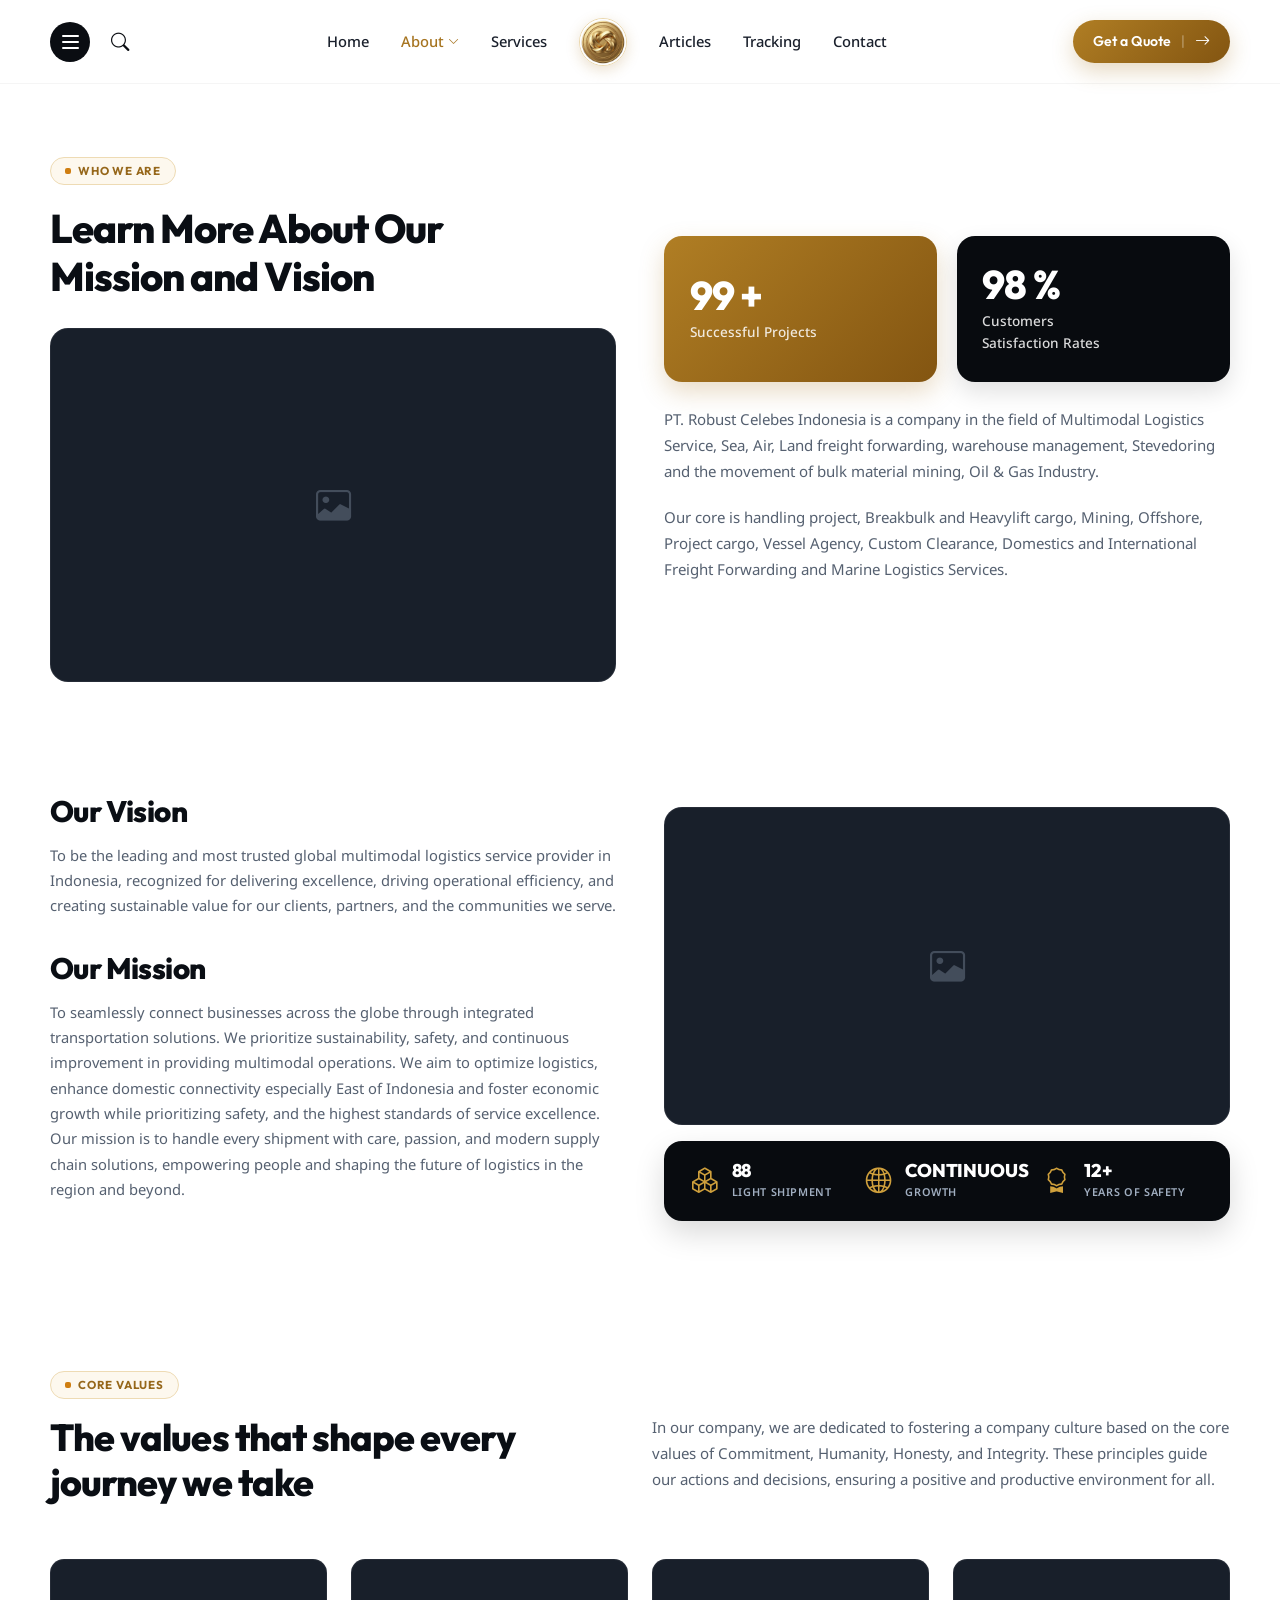
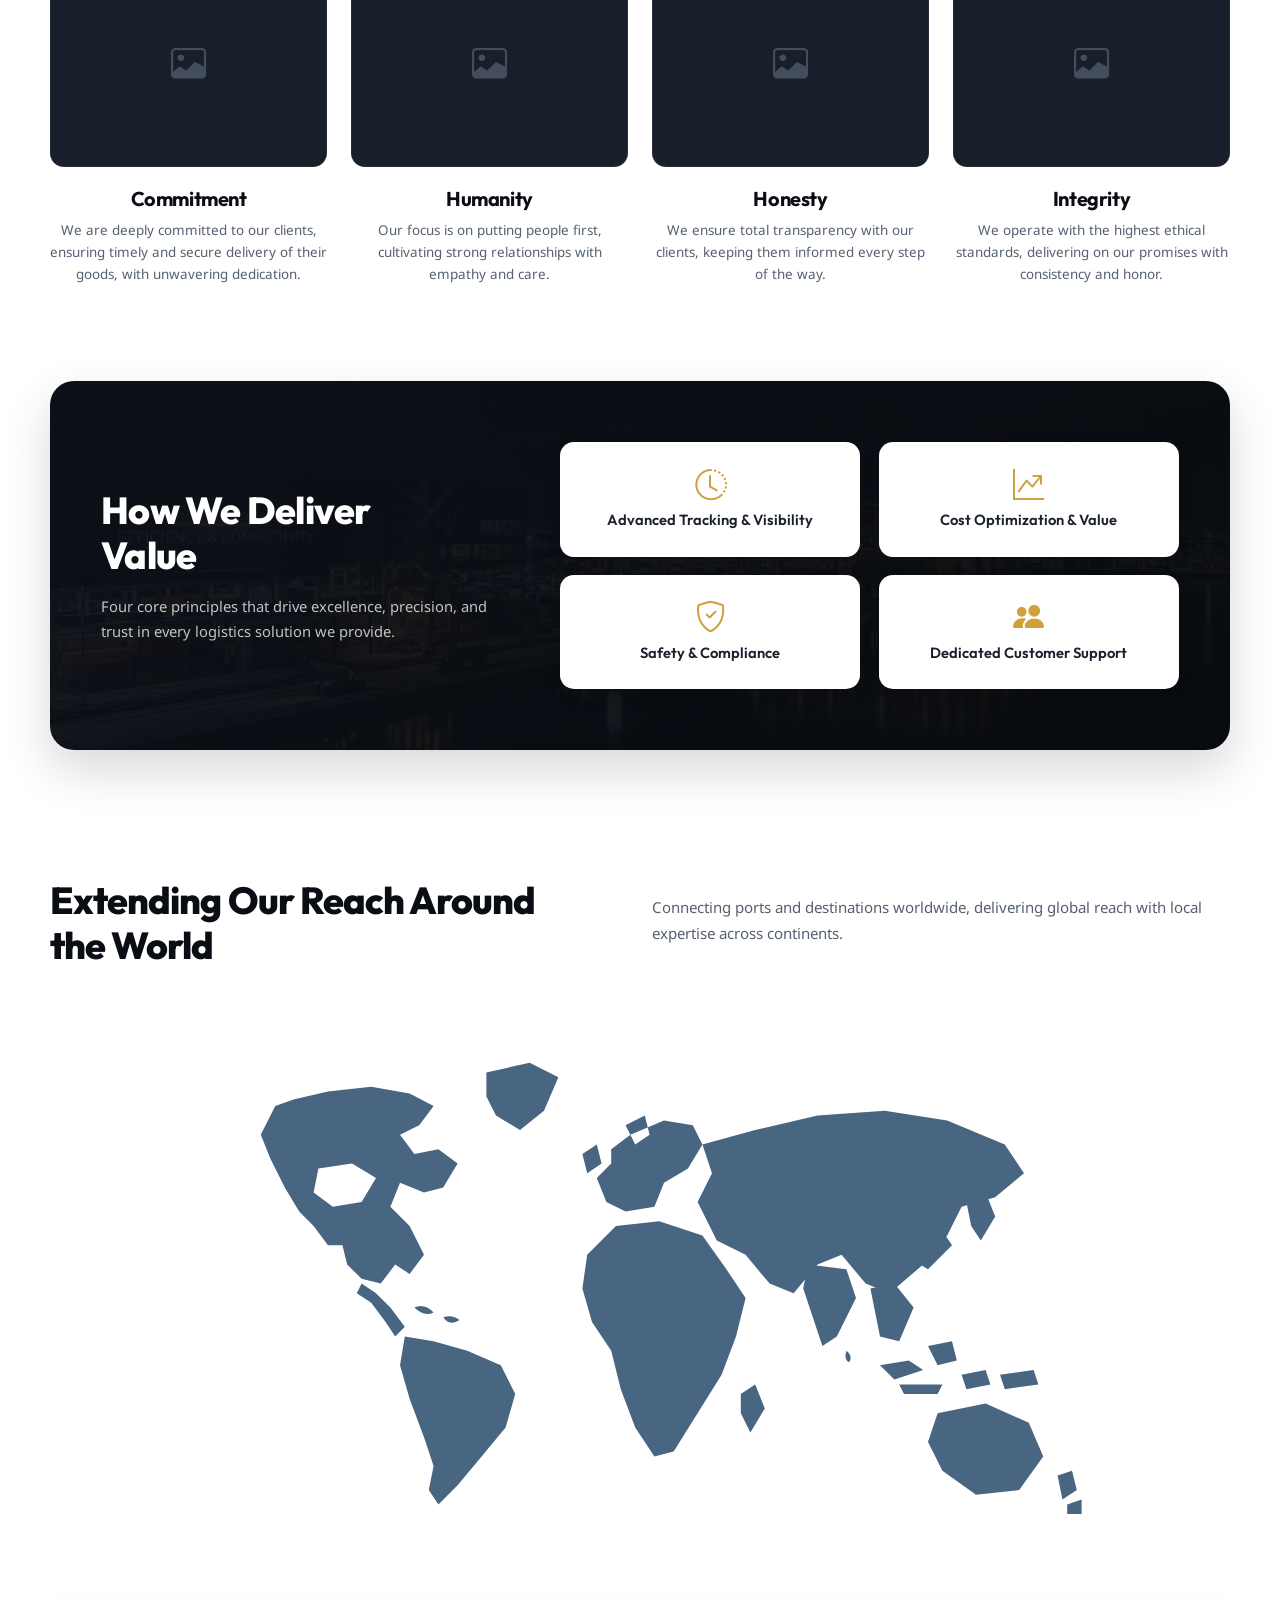
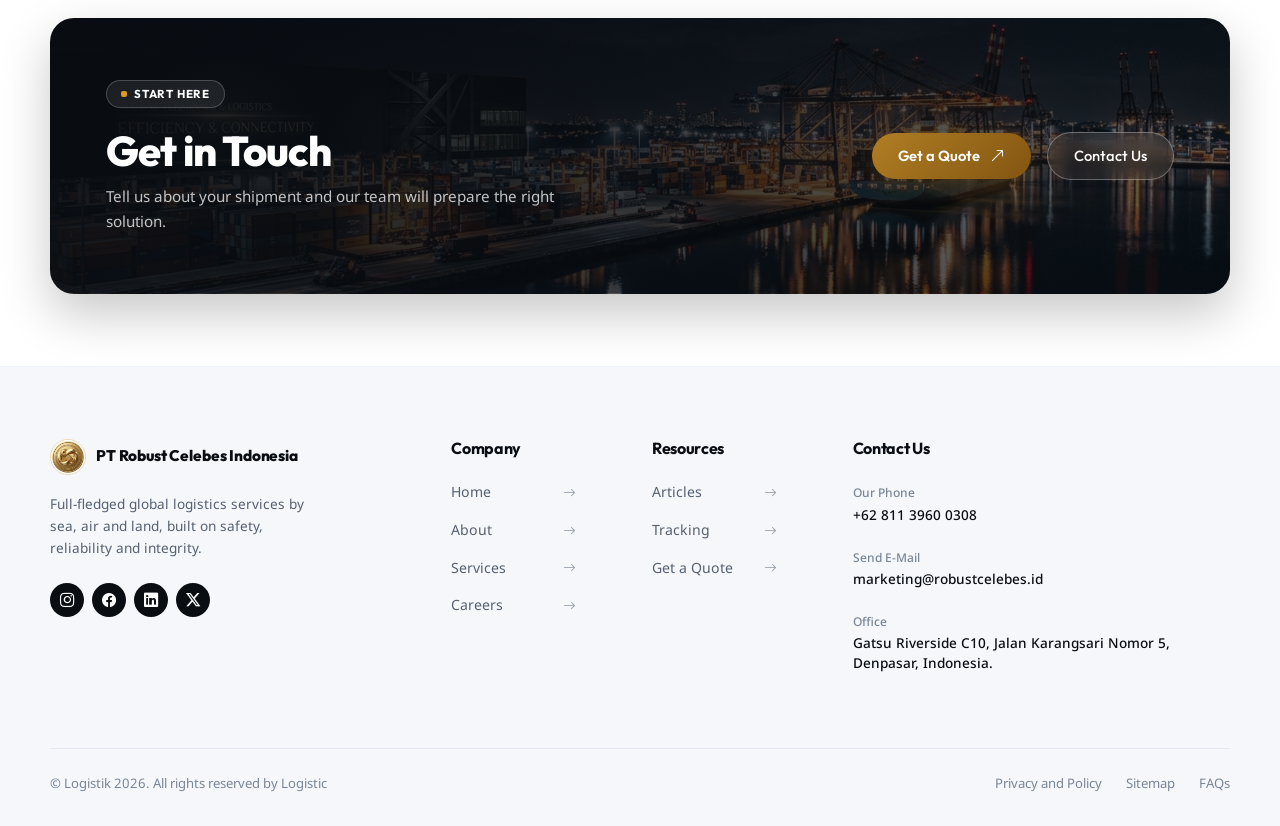
==== about.html @ 28aeb738 "Initial commit: Robust Celebes Indonesia logistics website" ====
<!DOCTYPE html>
<html lang="id">
<head>
  <meta charset="UTF-8">
  <meta name="viewport" content="width=device-width, initial-scale=1.0">
  <title>About Us - PT Robust Celebes Indonesia</title>
  <meta name="description" content="Learn more about PT Robust Celebes Indonesia, our mission, vision, core values, and global multimodal logistics reach.">
  
  <!-- Favicon -->
  <link rel="icon" type="image/jpeg" href="assets/images/logo-emblem.jpg">

  <!-- Google Fonts: Outfit (Headings) & Noto Sans (Body/Other) -->
  <link rel="preconnect" href="https://fonts.googleapis.com">
  <link rel="preconnect" href="https://fonts.gstatic.com" crossorigin>
  <link href="https://fonts.googleapis.com/css2?family=Noto+Sans:ital,wght@0,300;0,400;0,500;0,600;0,700;1,400&family=Outfit:wght@400;500;600;700;800;900&display=swap" rel="stylesheet">

  <!-- Bootstrap 5 CSS -->
  <link rel="stylesheet" href="assets/css/bootstrap.min.css">
  <link rel="stylesheet" href="assets/css/bootstrap-icons.min.css">

  <!-- Owl Carousel 2 CSS -->
  <link rel="stylesheet" href="assets/css/owl.carousel.min.css">
  <link rel="stylesheet" href="assets/css/owl.theme.default.min.css">

  <!-- Custom Main CSS -->
  <link rel="stylesheet" href="assets/css/main.css">
</head>
<body>

  <!-- ======================================================================
       01. HEADER / NAVIGATION BAR
       ====================================================================== -->
  <header class="rb-header sticky-top">
    <div class="rb-container">
      <div class="rb-header-inner">
        
        <!-- Left Utility Controls: Hamburger & Search -->
        <div class="rb-nav-left-actions">
          <button class="rb-btn-menu-icon" type="button" data-bs-toggle="offcanvas" data-bs-target="#rbMobileMenu" aria-controls="rbMobileMenu" aria-label="Toggle navigation menu">
            <span></span>
            <span></span>
            <span></span>
          </button>
          <button class="rb-btn-search-icon" type="button" data-bs-toggle="modal" data-bs-target="#rbSearchModal" aria-label="Search">
            <i class="bi bi-search"></i>
          </button>
        </div>

        <!-- Center Centered Navigation with Center Logo Emblem -->
        <nav class="rb-nav-menu-wrapper d-none d-lg-flex" aria-label="Main Navigation">
          <!-- Left Links Group -->
          <ul class="rb-nav-links-group">
            <li><a href="index.html" class="rb-nav-link">Home</a></li>
            <li class="rb-nav-dropdown">
              <a href="about.html" class="rb-nav-link active">
                About <i class="bi bi-chevron-down ms-1" style="font-size: 0.7rem;"></i>
              </a>
              <div class="rb-nav-dropdown-menu">
                <a href="#company-profile" class="rb-dropdown-item">Company Profile</a>
                <a href="#vision-mission" class="rb-dropdown-item">Vision &amp; Mission</a>
                <a href="#core-values" class="rb-dropdown-item">Core Values</a>
                <a href="expertise.html" class="rb-dropdown-item">Our Expertise</a>
              </div>
            </li>
            <li><a href="our-services.html" class="rb-nav-link">Services</a></li>
          </ul>

          <!-- Center Emblem Logo -->
          <a href="index.html" class="rb-brand-emblem-link" aria-label="PT Robust Celebes Indonesia">
            <img src="assets/images/logo-emblem.jpg" alt="Robust Logo Emblem" class="rb-brand-emblem">
          </a>

          <!-- Right Links Group -->
          <ul class="rb-nav-links-group">
            <li><a href="index.html#articles" class="rb-nav-link">Articles</a></li>
            <li><a href="index.html#tracking" class="rb-nav-link">Tracking</a></li>
            <li><a href="contact-us.html" class="rb-nav-link">Contact</a></li>
          </ul>
        </nav>

        <!-- Right Action Button: Get a Quote -->
        <div class="rb-nav-right-actions">
          <a href="#quote" class="rb-btn-quote" data-bs-toggle="modal" data-bs-target="#rbQuoteModal">
            <span>Get a Quote</span>
            <span class="rb-btn-sep">|</span>
            <i class="bi bi-arrow-right rb-btn-icon"></i>
          </a>
        </div>

      </div>
    </div>
  </header>

  <!-- ======================================================================
       02. SECTION: MISSION AND VISION OVERVIEW
       ====================================================================== -->
  <section class="rb-about-page-hero" id="company-profile">
    <div class="rb-container">
      <div class="row align-items-center g-5">
        
        <!-- Left Column: Title & Dark Gray Placeholder Box -->
        <div class="col-lg-6 col-12">
          <div class="rb-badge-tag mb-2">
            <span class="rb-badge-dot"></span>
            <span>Who We Are</span>
          </div>

          <h1 class="rb-about-page-title">
            Learn More About Our<br>Mission and Vision
          </h1>

          <!-- Placeholder Kotak Abu-Abu Gelap (Desain: Crystal Globe / Logistics) -->
          <div class="rb-image-placeholder rb-placeholder-globe" role="img" aria-label="Globe Logistics Placeholder">
            <i class="bi bi-image"></i>
          </div>
        </div>

        <!-- Right Column: Stats Row & Descriptive Paragraphs -->
        <div class="col-lg-6 col-12">
          <!-- Two Stat Cards: Gold & Dark -->
          <div class="rb-stats-row mb-4">
            <div class="rb-stat-box rb-stat-gold">
              <div class="rb-stat-number">99 +</div>
              <div class="rb-stat-label">Successful Projects</div>
            </div>
            <div class="rb-stat-box rb-stat-black">
              <div class="rb-stat-number">98 %</div>
              <div class="rb-stat-label">Customers<br>Satisfaction Rates</div>
            </div>
          </div>

          <!-- Description Text -->
          <div class="rb-about-intro-text">
            <p>
              PT. Robust Celebes Indonesia is a company in the field of Multimodal Logistics Service, Sea, Air, Land freight forwarding, warehouse management, Stevedoring and the movement of bulk material mining, Oil &amp; Gas Industry.
            </p>
            <p>
              Our core is handling project, Breakbulk and Heavylift cargo, Mining, Offshore, Project cargo, Vessel Agency, Custom Clearance, Domestics and International Freight Forwarding and Marine Logistics Services.
            </p>
          </div>
        </div>

      </div>
    </div>
  </section>

  <!-- ======================================================================
       03. SECTION: OUR VISION & OUR MISSION
       ====================================================================== -->
  <section class="rb-vm-section" id="vision-mission">
    <div class="rb-container">
      <div class="row align-items-center g-5">
        
        <!-- Left Column: Vision & Mission Statements -->
        <div class="col-lg-6 col-12">
          <div class="rb-vm-block mb-4">
            <h2 class="rb-vm-heading">Our Vision</h2>
            <p class="rb-vm-paragraph">
              To be the leading and most trusted global multimodal logistics service provider in Indonesia, recognized for delivering excellence, driving operational efficiency, and creating sustainable value for our clients, partners, and the communities we serve.
            </p>
          </div>

          <div class="rb-vm-block">
            <h2 class="rb-vm-heading">Our Mission</h2>
            <p class="rb-vm-paragraph">
              To seamlessly connect businesses across the globe through integrated transportation solutions. We prioritize sustainability, safety, and continuous improvement in providing multimodal operations. We aim to optimize logistics, enhance domestic connectivity especially East of Indonesia and foster economic growth while prioritizing safety, and the highest standards of service excellence. Our mission is to handle every shipment with care, passion, and modern supply chain solutions, empowering people and shaping the future of logistics in the region and beyond.
            </p>
          </div>
        </div>

        <!-- Right Column: Dark Gray Placeholder Image & Stats Bar -->
        <div class="col-lg-6 col-12">
          <!-- Placeholder Kotak Abu-Abu Gelap (Desain: Port Harbor & Sunset) -->
          <div class="rb-image-placeholder rb-placeholder-port mb-3" role="img" aria-label="Seaport Logistics Sunset Placeholder">
            <i class="bi bi-image"></i>
          </div>

          <!-- Dark Stat Bar Attached Underneath -->
          <div class="rb-vm-stats-card">
            <!-- Stat 1 -->
            <div class="rb-vm-stat-col">
              <i class="bi bi-boxes rb-vm-stat-icon"></i>
              <div class="rb-vm-stat-info">
                <span class="rb-vm-stat-title">88</span>
                <span class="rb-vm-stat-caption">LIGHT SHIPMENT</span>
              </div>
            </div>

            <!-- Stat 2 -->
            <div class="rb-vm-stat-col">
              <i class="bi bi-globe2 rb-vm-stat-icon rb-icon-gold"></i>
              <div class="rb-vm-stat-info">
                <span class="rb-vm-stat-title">CONTINUOUS</span>
                <span class="rb-vm-stat-caption">GROWTH</span>
              </div>
            </div>

            <!-- Stat 3 -->
            <div class="rb-vm-stat-col">
              <i class="bi bi-award rb-vm-stat-icon rb-icon-gold"></i>
              <div class="rb-vm-stat-info">
                <span class="rb-vm-stat-title">12+</span>
                <span class="rb-vm-stat-caption">YEARS OF SAFETY</span>
              </div>
            </div>
          </div>
        </div>

      </div>
    </div>
  </section>

  <!-- ======================================================================
       04. SECTION: CORE VALUES
       ====================================================================== -->
  <section class="rb-values-section" id="core-values">
    <div class="rb-container">
      
      <!-- Section Header -->
      <div class="rb-values-header">
        <div class="rb-badge-tag mb-2">
          <span class="rb-badge-dot"></span>
          <span>Core Values</span>
        </div>
        <div class="row align-items-center g-4">
          <div class="col-lg-6 col-12">
            <h2 class="rb-values-main-title">
              The values that shape every<br>journey we take
            </h2>
          </div>
          <div class="col-lg-6 col-12">
            <p class="rb-values-header-desc">
              In our company, we are dedicated to fostering a company culture based on the core values of Commitment, Humanity, Honesty, and Integrity. These principles guide our actions and decisions, ensuring a positive and productive environment for all.
            </p>
          </div>
        </div>
      </div>

      <!-- 4 Core Values Grid -->
      <div class="row g-4">
        
        <!-- Value 1: Commitment -->
        <div class="col-lg-3 col-md-6 col-12">
          <div class="rb-val-card">
            <!-- Placeholder Kotak Abu-Abu Gelap -->
            <div class="rb-image-placeholder rb-placeholder-value" role="img" aria-label="Commitment Value Placeholder">
              <i class="bi bi-image"></i>
            </div>
            <h3 class="rb-val-card-title">Commitment</h3>
            <p class="rb-val-card-desc">
              We are deeply committed to our clients, ensuring timely and secure delivery of their goods, with unwavering dedication.
            </p>
          </div>
        </div>

        <!-- Value 2: Humanity -->
        <div class="col-lg-3 col-md-6 col-12">
          <div class="rb-val-card">
            <!-- Placeholder Kotak Abu-Abu Gelap -->
            <div class="rb-image-placeholder rb-placeholder-value" role="img" aria-label="Humanity Value Placeholder">
              <i class="bi bi-image"></i>
            </div>
            <h3 class="rb-val-card-title">Humanity</h3>
            <p class="rb-val-card-desc">
              Our focus is on putting people first, cultivating strong relationships with empathy and care.
            </p>
          </div>
        </div>

        <!-- Value 3: Honesty -->
        <div class="col-lg-3 col-md-6 col-12">
          <div class="rb-val-card">
            <!-- Placeholder Kotak Abu-Abu Gelap -->
            <div class="rb-image-placeholder rb-placeholder-value" role="img" aria-label="Honesty Value Placeholder">
              <i class="bi bi-image"></i>
            </div>
            <h3 class="rb-val-card-title">Honesty</h3>
            <p class="rb-val-card-desc">
              We ensure total transparency with our clients, keeping them informed every step of the way.
            </p>
          </div>
        </div>

        <!-- Value 4: Integrity -->
        <div class="col-lg-3 col-md-6 col-12">
          <div class="rb-val-card">
            <!-- Placeholder Kotak Abu-Abu Gelap -->
            <div class="rb-image-placeholder rb-placeholder-value" role="img" aria-label="Integrity Value Placeholder">
              <i class="bi bi-image"></i>
            </div>
            <h3 class="rb-val-card-title">Integrity</h3>
            <p class="rb-val-card-desc">
              We operate with the highest ethical standards, delivering on our promises with consistency and honor.
            </p>
          </div>
        </div>

      </div>

    </div>
  </section>

  <!-- ======================================================================
       05. SECTION: HOW WE DELIVER VALUE (DARK CONTAINER CARD)
       ====================================================================== -->
  <section class="rb-deliver-section">
    <div class="rb-container">
      <div class="rb-deliver-card">
        <div class="row align-items-center g-4">
          
          <!-- Left Column: Title & Subtitle -->
          <div class="col-lg-5 col-12">
            <div class="rb-deliver-content">
              <h2 class="rb-deliver-heading">
                How We Deliver<br>Value
              </h2>
              <p class="rb-deliver-desc">
                Four core principles that drive excellence, precision, and trust in every logistics solution we provide.
              </p>
            </div>
          </div>

          <!-- Right Column: 2x2 White Feature Cards Grid -->
          <div class="col-lg-7 col-12">
            <div class="rb-deliver-grid">
              
              <!-- Item 1: Real-Time Tracking -->
              <div class="rb-deliver-item">
                <i class="bi bi-clock-history rb-deliver-item-icon"></i>
                <span class="rb-deliver-item-label">Advanced Tracking &amp; Visibility</span>
              </div>

              <!-- Item 2: Cost-Effective -->
              <div class="rb-deliver-item">
                <i class="bi bi-graph-up-arrow rb-deliver-item-icon"></i>
                <span class="rb-deliver-item-label">Cost Optimization &amp; Value</span>
              </div>

              <!-- Item 3: Safety & Compliance -->
              <div class="rb-deliver-item">
                <i class="bi bi-shield-check rb-deliver-item-icon"></i>
                <span class="rb-deliver-item-label">Safety &amp; Compliance</span>
              </div>

              <!-- Item 4: Customer Support -->
              <div class="rb-deliver-item">
                <i class="bi bi-people-fill rb-deliver-item-icon"></i>
                <span class="rb-deliver-item-label">Dedicated Customer Support</span>
              </div>

            </div>
          </div>

        </div>
      </div>
    </div>
  </section>

  <!-- ======================================================================
       06. SECTION: EXTENDING OUR REACH AROUND THE WORLD
       ====================================================================== -->
  <section class="rb-reach-section">
    <div class="rb-container">
      
      <!-- Header Row -->
      <div class="row align-items-center g-4">
        <div class="col-lg-6 col-12">
          <h2 class="rb-reach-title">
            Extending Our Reach Around<br>the World
          </h2>
        </div>
        <div class="col-lg-6 col-12">
          <p class="rb-reach-desc">
            Connecting ports and destinations worldwide, delivering global reach with local expertise across continents.
          </p>
        </div>
      </div>

      <!-- World Map Graphic -->
      <div class="rb-reach-map-box">
        <img src="assets/images/world-map.svg" alt="World Map Illustrating Global Reach of Robust Celebes Logistics">
      </div>

    </div>
  </section>

  <!-- ======================================================================
       07. SECTION: GET IN TOUCH CTA BANNER
       ====================================================================== -->
  <section class="rb-cta-section" id="contact">
    <div class="rb-container">
      <div class="rb-cta-card">
        <div class="rb-cta-row">
          
          <div class="rb-cta-content">
            <div class="rb-badge-tag rb-badge-dark">
              <span class="rb-badge-dot"></span>
              <span>Start Here</span>
            </div>
            <h2 class="rb-cta-title">Get in Touch</h2>
            <p class="rb-cta-subtext">
              Tell us about your shipment and our team will prepare the right solution.
            </p>
          </div>

          <div class="rb-cta-actions">
            <a href="#quote" class="rb-btn-primary" data-bs-toggle="modal" data-bs-target="#rbQuoteModal">
              <span>Get a Quote</span>
              <i class="bi bi-arrow-up-right"></i>
            </a>
            <a href="mailto:marketing@robustcelebes.id" class="rb-btn-outline-dark">
              <span>Contact Us</span>
            </a>
          </div>

        </div>
      </div>
    </div>
  </section>

  <!-- ======================================================================
       08. FOOTER SECTION
       ====================================================================== -->
  <footer class="rb-footer">
    <div class="rb-container">
      <div class="row g-4">
        
        <!-- Col 1: Brand Info -->
        <div class="col-lg-4 col-md-6 col-12">
          <div class="rb-footer-brand-header">
            <img src="assets/images/logo-emblem.jpg" alt="Robust Logo Emblem" class="rb-footer-emblem">
            <h4 class="rb-footer-brand-name">PT Robust Celebes Indonesia</h4>
          </div>
          <p class="rb-footer-desc">
            Full-fledged global logistics services by sea, air and land, built on safety, reliability and integrity.
          </p>
          <div class="rb-footer-socials">
            <a href="https://instagram.com" class="rb-social-btn" aria-label="Instagram" target="_blank" rel="noopener">
              <i class="bi bi-instagram"></i>
            </a>
            <a href="https://facebook.com" class="rb-social-btn" aria-label="Facebook" target="_blank" rel="noopener">
              <i class="bi bi-facebook"></i>
            </a>
            <a href="https://linkedin.com" class="rb-social-btn" aria-label="LinkedIn" target="_blank" rel="noopener">
              <i class="bi bi-linkedin"></i>
            </a>
            <a href="https://twitter.com" class="rb-social-btn" aria-label="Twitter / X" target="_blank" rel="noopener">
              <i class="bi bi-twitter-x"></i>
            </a>
          </div>
        </div>

        <!-- Col 2: Company Links -->
        <div class="col-lg-2 col-md-6 col-6">
          <h4 class="rb-footer-col-title">Company</h4>
          <ul class="rb-footer-links-list">
            <li>
              <a href="index.html" class="rb-footer-link">
                <span>Home</span>
                <i class="bi bi-arrow-right rb-footer-link-arrow"></i>
              </a>
            </li>
            <li>
              <a href="about.html" class="rb-footer-link">
                <span>About</span>
                <i class="bi bi-arrow-right rb-footer-link-arrow"></i>
              </a>
            </li>
            <li>
              <a href="our-services.html" class="rb-footer-link">
                <span>Services</span>
                <i class="bi bi-arrow-right rb-footer-link-arrow"></i>
              </a>
            </li>
            <li>
              <a href="#careers" class="rb-footer-link">
                <span>Careers</span>
                <i class="bi bi-arrow-right rb-footer-link-arrow"></i>
              </a>
            </li>
          </ul>
        </div>

        <!-- Col 3: Resources Links -->
        <div class="col-lg-2 col-md-6 col-6">
          <h4 class="rb-footer-col-title">Resources</h4>
          <ul class="rb-footer-links-list">
            <li>
              <a href="index.html#articles" class="rb-footer-link">
                <span>Articles</span>
                <i class="bi bi-arrow-right rb-footer-link-arrow"></i>
              </a>
            </li>
            <li>
              <a href="index.html#tracking" class="rb-footer-link">
                <span>Tracking</span>
                <i class="bi bi-arrow-right rb-footer-link-arrow"></i>
              </a>
            </li>
            <li>
              <a href="#quote" class="rb-footer-link" data-bs-toggle="modal" data-bs-target="#rbQuoteModal">
                <span>Get a Quote</span>
                <i class="bi bi-arrow-right rb-footer-link-arrow"></i>
              </a>
            </li>
          </ul>
        </div>

        <!-- Col 4: Contact Us -->
        <div class="col-lg-4 col-md-6 col-12" id="contactInfo">
          <h4 class="rb-footer-col-title">Contact Us</h4>
          
          <div class="rb-footer-contact-item">
            <span class="rb-footer-contact-label">Our Phone</span>
            <a href="tel:+6281139600308" class="rb-footer-contact-val">+62 811 3960 0308</a>
          </div>

          <div class="rb-footer-contact-item">
            <span class="rb-footer-contact-label">Send E-Mail</span>
            <a href="mailto:marketing@robustcelebes.id" class="rb-footer-contact-val">marketing@robustcelebes.id</a>
          </div>

          <div class="rb-footer-contact-item">
            <span class="rb-footer-contact-label">Office</span>
            <span class="rb-footer-contact-val">
              Gatsu Riverside C10, Jalan Karangsari Nomor 5, Denpasar, Indonesia.
            </span>
          </div>
        </div>

      </div>

      <!-- Footer Bottom Copyright & Legal Links -->
      <div class="rb-footer-bottom">
        <p class="rb-copyright-text">
          &copy; Logistik 2026. All rights reserved by Logistic
        </p>
        <div class="rb-footer-legal-links">
          <a href="#" class="rb-legal-link">Privacy and Policy</a>
          <a href="#" class="rb-legal-link">Sitemap</a>
          <a href="#" class="rb-legal-link">FAQs</a>
        </div>
      </div>

    </div>
  </footer>

  <!-- ======================================================================
       09. MODAL: GET A QUOTE
       ====================================================================== -->
  <div class="modal fade" id="rbQuoteModal" tabindex="-1" aria-labelledby="rbQuoteModalLabel" aria-hidden="true">
    <div class="modal-dialog modal-dialog-centered">
      <div class="modal-content rb-modal-box">
        <div class="modal-header rb-modal-header">
          <h5 class="modal-title rb-modal-title" id="rbQuoteModalLabel">Request Freight Quote</h5>
          <button type="button" class="btn-close" data-bs-dismiss="modal" aria-label="Close"></button>
        </div>
        <div class="modal-body p-4">
          <form id="rbQuoteForm">
            <div class="mb-3">
              <label for="quoteName" class="form-label rb-form-label">Full Name</label>
              <input type="text" class="form-control rb-form-control" id="quoteName" placeholder="Enter your full name" required>
            </div>
            <div class="mb-3">
              <label for="quoteEmail" class="form-label rb-form-label">Email Address</label>
              <input type="email" class="form-control rb-form-control" id="quoteEmail" placeholder="name@company.com" required>
            </div>
            <div class="row g-2 mb-3">
              <div class="col-6">
                <label for="quoteService" class="form-label rb-form-label">Service Type</label>
                <select class="form-select rb-form-control" id="quoteService">
                  <option value="sea">Sea Freight</option>
                  <option value="air">Air Freight</option>
                  <option value="land">Overland Transport</option>
                  <option value="warehouse">Warehousing</option>
                </select>
              </div>
              <div class="col-6">
                <label for="quoteWeight" class="form-label rb-form-label">Est. Weight / Vol</label>
                <input type="text" class="form-control rb-form-control" id="quoteWeight" placeholder="e.g. 5 Tons / 20 CBM">
              </div>
            </div>
            <div class="row g-2 mb-3">
              <div class="col-6">
                <label for="quoteOrigin" class="form-label rb-form-label">Origin</label>
                <input type="text" class="form-control rb-form-control" id="quoteOrigin" placeholder="City / Port">
              </div>
              <div class="col-6">
                <label for="quoteDest" class="form-label rb-form-label">Destination</label>
                <input type="text" class="form-control rb-form-control" id="quoteDest" placeholder="City / Port">
              </div>
            </div>
            <div class="mb-4">
              <label for="quoteNotes" class="form-label rb-form-label">Shipment Details</label>
              <textarea class="form-control rb-form-control" id="quoteNotes" rows="3" placeholder="Commodity type, timeline, special requirements..."></textarea>
            </div>
            <button type="submit" class="rb-btn-primary w-100">
              <span>Submit Request</span>
              <i class="bi bi-arrow-right"></i>
            </button>
          </form>
        </div>
      </div>
    </div>
  </div>

  <!-- ======================================================================
       10. MODAL: SEARCH
       ====================================================================== -->
  <div class="modal fade" id="rbSearchModal" tabindex="-1" aria-labelledby="rbSearchModalLabel" aria-hidden="true">
    <div class="modal-dialog modal-dialog-centered">
      <div class="modal-content rb-modal-box">
        <div class="modal-body p-4">
          <div class="d-flex justify-content-between align-items-center mb-3">
            <h5 class="modal-title rb-modal-title" id="rbSearchModalLabel">Search Cargo &amp; Tracking</h5>
            <button type="button" class="btn-close" data-bs-dismiss="modal" aria-label="Close"></button>
          </div>
          <div class="input-group">
            <input type="text" class="form-control rb-form-control" placeholder="Enter B/L number, container ID or keyword...">
            <button class="rb-btn-primary" type="button">
              <i class="bi bi-search"></i>
            </button>
          </div>
        </div>
      </div>
    </div>
  </div>

  <!-- ======================================================================
       11. OFFCANVAS MOBILE NAVIGATION MENU
       ====================================================================== -->
  <div class="offcanvas offcanvas-start rb-offcanvas" tabindex="-1" id="rbMobileMenu" aria-labelledby="rbMobileMenuLabel">
    <div class="rb-offcanvas-header">
      <div class="d-flex align-items-center gap-2">
        <img src="assets/images/logo-emblem.jpg" alt="Robust Logo" style="width: 32px; height: 32px; border-radius: 50%;">
        <span class="fw-bold fs-6 text-dark" id="rbMobileMenuLabel">PT Robust Celebes</span>
      </div>
      <button type="button" class="btn-close" data-bs-dismiss="offcanvas" aria-label="Close"></button>
    </div>
    <div class="rb-offcanvas-menu">
      <a href="index.html" class="rb-offcanvas-link">Home</a>
      <a href="about.html" class="rb-offcanvas-link active">About Us</a>
      <a href="our-services.html" class="rb-offcanvas-link">Logistics Solutions</a>
      <a href="index.html#articles" class="rb-offcanvas-link">Articles</a>
      <a href="index.html#tracking" class="rb-offcanvas-link">Tracking</a>
      <a href="contact-us.html" class="rb-offcanvas-link">Contact Us</a>

      <div class="mt-4 pt-3">
        <a href="#quote" class="rb-btn-primary w-100 text-center" data-bs-toggle="modal" data-bs-target="#rbQuoteModal">
          <span>Get a Quote</span>
          <i class="bi bi-arrow-right"></i>
        </a>
      </div>

      <div class="mt-4 pt-2">
        <span class="d-block text-muted small mb-1">Call Us (Toll free)</span>
        <a href="tel:+6281139600308" class="fw-bold text-dark fs-6">+62 811 3960 0308</a>
      </div>
    </div>
  </div>

  <!-- jQuery (Required for Owl Carousel) -->
  <script src="assets/js/jquery.min.js"></script>

  <!-- Owl Carousel 2 JS -->
  <script src="assets/js/owl.carousel.min.js"></script>

  <!-- Bootstrap 5 Bundle JS -->
  <script src="assets/js/bootstrap.bundle.min.js"></script>

  <!-- Custom Main JS -->
  <script src="assets/js/main.js"></script>
</body>
</html>
---- assets/css/main.css ----
/* ==========================================================================
   ROBUST LOGISTICS - MAIN STYLESHEET
   Brand: PT Robust Celebes Indonesia
   Typography: Outfit (Headings) & Noto Sans (Body/Other)
   ========================================================================== */

/* --------------------------------------------------------------------------
   01. Google Fonts Import
   -------------------------------------------------------------------------- */
@import url('https://fonts.googleapis.com/css2?family=Noto+Sans:ital,wght@0,300;0,400;0,500;0,600;0,700;1,400&family=Outfit:wght@400;500;600;700;800;900&display=swap');

/* --------------------------------------------------------------------------
   02. CSS Variables & Design Tokens
   -------------------------------------------------------------------------- */
:root {
  /* Typography */
  --rb-font-heading: 'Outfit', -apple-system, BlinkMacSystemFont, 'Segoe UI', Roboto, sans-serif;
  --rb-font-body: 'Noto Sans', -apple-system, BlinkMacSystemFont, 'Segoe UI', Roboto, sans-serif;

  /* Brand Primary Colors (Rich Amber Gold / Bronze) */
  --rb-color-gold-light: #cfa03c;
  --rb-color-gold: #a67420;
  --rb-color-gold-dark: #7a4f0c;
  --rb-color-gold-gradient: linear-gradient(135deg, #b07e24 0%, #835511 100%);
  --rb-color-gold-gradient-hover: linear-gradient(135deg, #c28d2d 0%, #966316 100%);
  --rb-color-badge-bg: #fdf8ee;
  --rb-color-badge-border: #eedbb4;
  --rb-color-badge-text: #96671a;
  --rb-color-badge-dot: #cf7e11;

  /* Neutral & Dark Accents */
  --rb-color-dark: #0a0d12;
  --rb-color-dark-alt: #12161f;
  --rb-color-dark-card: #080b0f;
  --rb-color-heading: #0a0e14;
  --rb-color-body: #556070;
  --rb-color-muted: #798698;
  --rb-color-border: #e9edf3;
  --rb-color-border-light: #eff2f7;
  --rb-color-bg-page: #ffffff;
  --rb-color-bg-light: #f5f7fa;

  /* Shadows */
  --rb-shadow-sm: 0 4px 12px rgba(10, 14, 20, 0.04);
  --rb-shadow-md: 0 10px 28px rgba(10, 14, 20, 0.06);
  --rb-shadow-lg: 0 20px 48px rgba(10, 14, 20, 0.1);
  --rb-shadow-gold: 0 8px 22px rgba(166, 116, 32, 0.28);

  /* Radius */
  --rb-radius-sm: 8px;
  --rb-radius-md: 14px;
  --rb-radius-lg: 18px;
  --rb-radius-xl: 24px;
  --rb-radius-pill: 50px;

  /* Transitions */
  --rb-transition-fast: 0.2s cubic-bezier(0.16, 1, 0.3, 1);
  --rb-transition-base: 0.3s cubic-bezier(0.16, 1, 0.3, 1);
}

/* --------------------------------------------------------------------------
   03. Base & Reset
   -------------------------------------------------------------------------- */
*,
*::before,
*::after {
  box-sizing: border-box;
}

html {
  scroll-behavior: smooth;
  font-size: 16px;
}

body {
  margin: 0;
  padding: 0;
  font-family: var(--rb-font-body);
  color: var(--rb-color-body);
  background-color: var(--rb-color-bg-page);
  line-height: 1.6;
  -webkit-font-smoothing: antialiased;
  -moz-osx-font-smoothing: grayscale;
  overflow-x: clip;
}

h1, h2, h3, h4, h5, h6 {
  font-family: var(--rb-font-heading);
  color: var(--rb-color-heading);
  font-weight: 700;
  letter-spacing: -0.02em;
  margin-bottom: 0.6rem;
}

p {
  margin-bottom: 1rem;
}

a {
  color: inherit;
  text-decoration: none;
  transition: all var(--rb-transition-fast);
}

a:hover {
  color: var(--rb-color-gold);
}

img {
  max-width: 100%;
  height: auto;
  display: block;
}

ul {
  list-style: none;
  padding: 0;
  margin: 0;
}

button {
  font-family: inherit;
  cursor: pointer;
}

::selection {
  background-color: #f1dfbb;
  color: #7a4f0c;
}

/* --------------------------------------------------------------------------
   04. Shared Layout Container
   -------------------------------------------------------------------------- */
.rb-container {
  width: 100%;
  max-width: 1220px;
  margin-left: auto;
  margin-right: auto;
  padding-left: 20px;
  padding-right: 20px;
}

/* --------------------------------------------------------------------------
   05. Reusable Components & Badges
   -------------------------------------------------------------------------- */
.rb-badge-tag {
  display: inline-flex;
  align-items: center;
  gap: 7px;
  padding: 4px 14px;
  background-color: var(--rb-color-badge-bg);
  border: 1px solid var(--rb-color-badge-border);
  border-radius: var(--rb-radius-pill);
  font-family: var(--rb-font-heading);
  font-size: 0.72rem;
  font-weight: 700;
  letter-spacing: 0.07em;
  text-transform: uppercase;
  color: var(--rb-color-badge-text);
  margin-bottom: 1.15rem;
}

.rb-badge-tag .rb-badge-dot {
  width: 6px;
  height: 6px;
  border-radius: 2px;
  background-color: var(--rb-color-badge-dot);
  display: inline-block;
}

.rb-badge-tag.rb-badge-dark {
  background-color: rgba(255, 255, 255, 0.08);
  border-color: rgba(255, 255, 255, 0.2);
  color: #ffffff;
  backdrop-filter: blur(8px);
}

.rb-badge-tag.rb-badge-dark .rb-badge-dot {
  background-color: #df9824;
}

.rb-btn-primary {
  display: inline-flex;
  align-items: center;
  justify-content: center;
  gap: 10px;
  background: var(--rb-color-gold-gradient);
  color: #ffffff !important;
  font-family: var(--rb-font-heading);
  font-weight: 600;
  font-size: 0.92rem;
  padding: 11px 26px;
  border-radius: var(--rb-radius-pill);
  border: none;
  box-shadow: var(--rb-shadow-gold);
  transition: all var(--rb-transition-base);
  text-decoration: none;
}

.rb-btn-primary:hover {
  background: var(--rb-color-gold-gradient-hover);
  transform: translateY(-2px);
  box-shadow: 0 10px 24px rgba(166, 116, 32, 0.38);
  color: #ffffff !important;
}

.rb-btn-primary:active {
  transform: translateY(0);
}

.rb-btn-primary .rb-btn-arrow {
  transition: transform var(--rb-transition-fast);
  font-size: 1rem;
}

.rb-btn-primary:hover .rb-btn-arrow {
  transform: translateX(4px);
}

.rb-btn-outline-dark {
  display: inline-flex;
  align-items: center;
  justify-content: center;
  gap: 8px;
  background-color: rgba(255, 255, 255, 0.05);
  color: #ffffff !important;
  font-family: var(--rb-font-heading);
  font-weight: 500;
  font-size: 0.92rem;
  padding: 11px 26px;
  border-radius: var(--rb-radius-pill);
  border: 1px solid rgba(255, 255, 255, 0.3);
  backdrop-filter: blur(8px);
  transition: all var(--rb-transition-base);
  text-decoration: none;
}

.rb-btn-outline-dark:hover {
  background-color: #ffffff;
  color: var(--rb-color-dark) !important;
  border-color: #ffffff;
  transform: translateY(-2px);
}

/* --------------------------------------------------------------------------
   06. Header & Navigation Bar
   -------------------------------------------------------------------------- */
.rb-header {
  position: sticky;
  top: 0;
  left: 0;
  width: 100%;
  z-index: 1040;
  padding: 1.1rem 0;
  background-color: #ffffff;
  border-bottom: 1px solid rgba(0, 0, 0, 0.04);
  transition: padding var(--rb-transition-base), background-color var(--rb-transition-base), box-shadow var(--rb-transition-base), border-color var(--rb-transition-base);
}

.rb-header.rb-header-scrolled {
  padding: 0.75rem 0;
  background-color: rgba(255, 255, 255, 0.96);
  backdrop-filter: blur(12px);
  -webkit-backdrop-filter: blur(12px);
  box-shadow: 0 4px 24px rgba(10, 14, 20, 0.08);
  border-bottom-color: rgba(0, 0, 0, 0.06);
}

.rb-header-inner {
  display: flex;
  align-items: center;
  justify-content: space-between;
}

/* Left Controls: Hamburger + Search */
.rb-nav-left-actions {
  display: flex;
  align-items: center;
  gap: 10px;
}

.rb-btn-menu-icon {
  width: 40px;
  height: 40px;
  border-radius: 50%;
  background-color: var(--rb-color-dark);
  color: #ffffff;
  border: none;
  display: flex;
  flex-direction: column;
  align-items: center;
  justify-content: center;
  gap: 4px;
  padding: 0;
  transition: all var(--rb-transition-fast);
}

.rb-btn-menu-icon span {
  width: 17px;
  height: 2px;
  background-color: #ffffff;
  border-radius: 2px;
  transition: all var(--rb-transition-fast);
}

.rb-btn-menu-icon:hover {
  background-color: var(--rb-color-gold);
  transform: scale(1.05);
}

.rb-btn-search-icon {
  width: 40px;
  height: 40px;
  border-radius: 50%;
  background-color: transparent;
  color: var(--rb-color-dark);
  border: none;
  display: flex;
  align-items: center;
  justify-content: center;
  font-size: 1.15rem;
  transition: all var(--rb-transition-fast);
}

.rb-btn-search-icon:hover {
  color: var(--rb-color-gold);
  background-color: var(--rb-color-bg-light);
}

/* Centered Navigation Menu */
.rb-nav-menu-wrapper {
  display: flex;
  align-items: center;
  gap: 2rem;
}

.rb-nav-links-group {
  display: flex;
  align-items: center;
  gap: 2rem;
}

.rb-nav-link {
  font-family: var(--rb-font-body);
  font-size: 0.92rem;
  font-weight: 500;
  color: #1a202c;
  display: inline-flex;
  align-items: center;
  padding: 4px 0;
}

.rb-nav-link:hover,
.rb-nav-link.active {
  color: var(--rb-color-gold);
}

.rb-nav-dropdown {
  position: relative;
}

.rb-nav-dropdown-menu {
  position: absolute;
  top: 100%;
  left: 0;
  min-width: 190px;
  background: #ffffff;
  border: 1px solid var(--rb-color-border);
  border-radius: var(--rb-radius-md);
  padding: 0.5rem 0;
  box-shadow: var(--rb-shadow-lg);
  opacity: 0;
  visibility: hidden;
  transform: translateY(10px);
  transition: all var(--rb-transition-fast);
  z-index: 1010;
}

.rb-nav-dropdown:hover .rb-nav-dropdown-menu {
  opacity: 1;
  visibility: visible;
  transform: translateY(0);
}

.rb-dropdown-item {
  display: block;
  padding: 8px 18px;
  font-size: 0.88rem;
  color: var(--rb-color-body);
  transition: all var(--rb-transition-fast);
}

.rb-dropdown-item:hover {
  background-color: var(--rb-color-bg-light);
  color: var(--rb-color-gold);
  padding-left: 22px;
}

/* Center Emblem */
.rb-brand-emblem-link {
  display: flex;
  align-items: center;
  justify-content: center;
}

.rb-brand-emblem {
  width: 48px;
  height: 48px;
  border-radius: 50%;
  object-fit: cover;
  box-shadow: 0 4px 14px rgba(166, 116, 32, 0.22);
  border: 1.5px solid #ebd8ae;
  transition: transform var(--rb-transition-base), box-shadow var(--rb-transition-base);
}

.rb-brand-emblem-link:hover .rb-brand-emblem {
  transform: scale(1.08) rotate(4deg);
  box-shadow: 0 6px 18px rgba(166, 116, 32, 0.35);
}

/* Right Quote Action */
.rb-nav-right-actions {
  display: flex;
  align-items: center;
}

.rb-btn-quote {
  display: inline-flex;
  align-items: center;
  gap: 10px;
  background: var(--rb-color-gold-gradient);
  color: #ffffff !important;
  font-family: var(--rb-font-heading);
  font-weight: 600;
  font-size: 0.88rem;
  padding: 9px 20px;
  border-radius: var(--rb-radius-pill);
  box-shadow: var(--rb-shadow-gold);
  transition: all var(--rb-transition-base);
  text-decoration: none;
  white-space: nowrap;
}

.rb-btn-quote:hover {
  background: var(--rb-color-gold-gradient-hover);
  transform: translateY(-2px);
  box-shadow: 0 8px 20px rgba(166, 116, 32, 0.36);
  color: #ffffff !important;
}

.rb-btn-quote .rb-btn-sep {
  opacity: 0.5;
  font-weight: 300;
}

.rb-btn-quote .rb-btn-icon {
  font-size: 0.95rem;
  transition: transform var(--rb-transition-fast);
}

.rb-btn-quote:hover .rb-btn-icon {
  transform: translateX(3px);
}

/* --------------------------------------------------------------------------
   07. Hero Section
   -------------------------------------------------------------------------- */
.rb-hero-section {
  position: relative;
  padding: 3.5rem 0 4.5rem 0;
  background-color: #ffffff;
  overflow: hidden;
}

.rb-hero-pattern {
  position: absolute;
  top: 0;
  left: 0;
  width: 100%;
  height: 100%;
  background-image: radial-gradient(rgba(175, 185, 202, 0.36) 1.25px, transparent 1.25px);
  background-size: 22px 22px;
  pointer-events: none;
  mask-image: radial-gradient(ellipse at 30% 25%, rgba(0, 0, 0, 1) 0%, rgba(0, 0, 0, 0) 75%);
  -webkit-mask-image: radial-gradient(ellipse at 30% 25%, rgba(0, 0, 0, 1) 0%, rgba(0, 0, 0, 0) 75%);
  z-index: 1;
}

.rb-hero-content {
  position: relative;
  z-index: 2;
  padding-right: 1rem;
}

.rb-hero-title {
  font-size: 3.5rem;
  font-weight: 800;
  line-height: 1.12;
  color: var(--rb-color-heading);
  text-transform: uppercase;
  margin-bottom: 1.25rem;
}

.rb-hero-title-gradient {
  background: linear-gradient(135deg, #c79434 0%, #9e6d1e 100%);
  -webkit-background-clip: text;
  -webkit-text-fill-color: transparent;
  display: block;
}

.rb-hero-desc {
  font-size: 0.98rem;
  color: var(--rb-color-body);
  max-width: 460px;
  line-height: 1.68;
  margin-bottom: 2rem;
}

.rb-hero-visual-wrapper {
  position: relative;
  z-index: 2;
}

.rb-hero-visual {
  position: relative;
  border-radius: 24px 24px 75px 24px;
  overflow: hidden;
  box-shadow: 0 20px 50px rgba(15, 25, 40, 0.12);
}

.rb-hero-visual img {
  width: 100%;
  height: auto;
  object-fit: cover;
  transition: transform 0.6s cubic-bezier(0.16, 1, 0.3, 1);
}

.rb-hero-visual:hover img {
  transform: scale(1.02);
}

/* --------------------------------------------------------------------------
   08. Logistics Solutions (Services) Section
   -------------------------------------------------------------------------- */
.rb-services-section {
  position: relative;
  padding: 5rem 0 5.5rem 0;
  background: linear-gradient(180deg, #ffffff 0%, #eceef3 50%, #ffffff 100%);
}

.rb-services-header {
  display: flex;
  align-items: flex-end;
  justify-content: space-between;
  margin-bottom: 2.75rem;
  gap: 2rem;
  flex-wrap: wrap;
}

.rb-section-title {
  font-size: 2.4rem;
  font-weight: 800;
  color: var(--rb-color-heading);
  margin-bottom: 0;
  letter-spacing: -0.025em;
}

.rb-services-meta {
  display: flex;
  align-items: center;
  gap: 2rem;
}

.rb-services-desc {
  font-size: 0.92rem;
  color: var(--rb-color-body);
  max-width: 360px;
  line-height: 1.55;
  margin-bottom: 0;
}

.rb-slider-nav {
  display: flex;
  align-items: center;
  gap: 8px;
}

.rb-slider-btn {
  width: 40px;
  height: 40px;
  border-radius: 50%;
  background-color: #ffffff;
  border: 1px solid #dce2eb;
  color: var(--rb-color-body);
  display: flex;
  align-items: center;
  justify-content: center;
  font-size: 1rem;
  transition: all var(--rb-transition-fast);
}

.rb-slider-btn:hover {
  background-color: var(--rb-color-dark);
  border-color: var(--rb-color-dark);
  color: #ffffff;
  transform: scale(1.06);
}

/* Owl Carousel Custom Integration */
.rb-services-carousel .owl-stage {
  display: flex;
  padding-top: 8px;
  padding-bottom: 24px;
}

.rb-services-carousel .owl-item {
  display: flex;
  height: auto;
}

.rb-service-carousel-slide {
  width: 100%;
  display: flex;
  height: 100%;
}

.rb-services-carousel .owl-nav,
.rb-services-carousel .owl-dots {
  display: none !important;
}

/* Service Card */
.rb-service-card {
  background: #ffffff;
  border: none;
  border-radius: var(--rb-radius-lg);
  padding: 12px 12px 20px 12px;
  transition: all var(--rb-transition-base);
  height: 100%;
  display: flex;
  flex-direction: column;
  position: relative;
  box-shadow: 0 8px 24px rgba(10, 14, 20, 0.05);
}

.rb-service-card:hover {
  transform: translateY(-6px);
  border: none;
  box-shadow: 0 18px 40px rgba(18, 30, 48, 0.1);
}

.rb-service-img-wrap {
  position: relative;
  width: 100%;
  aspect-ratio: 4 / 3;
  border-radius: var(--rb-radius-md);
  overflow: visible; /* To allow floating icon badge */
  background-color: #eaeff5;
}

.rb-service-img-wrap img {
  width: 100%;
  height: 100%;
  object-fit: cover;
  border-radius: var(--rb-radius-md);
  transition: transform 0.5s ease;
}

.rb-service-card:hover .rb-service-img-wrap img {
  transform: scale(1.04);
}

/* Floating Service Icon Badge */
.rb-service-icon-badge {
  position: absolute;
  bottom: -16px;
  left: 14px;
  width: 42px;
  height: 42px;
  border-radius: 10px;
  background-color: var(--rb-color-dark);
  display: flex;
  align-items: center;
  justify-content: center;
  color: #ffffff;
  box-shadow: 0 6px 16px rgba(0, 0, 0, 0.22);
  transition: all var(--rb-transition-fast);
  z-index: 5;
}

.rb-service-card:hover .rb-service-icon-badge {
  background: var(--rb-color-gold-gradient);
  transform: translateY(-2px);
}

.rb-service-icon-badge svg {
  width: 20px;
  height: 20px;
  fill: currentColor;
}

.rb-service-body {
  padding: 30px 6px 0 6px;
  flex: 1;
  display: flex;
  flex-direction: column;
}

.rb-service-title {
  font-size: 1.18rem;
  font-weight: 700;
  color: var(--rb-color-heading);
  margin-bottom: 0.4rem;
}

.rb-service-text {
  font-size: 0.84rem;
  color: var(--rb-color-body);
  line-height: 1.5;
  margin-bottom: 1.4rem;
  flex: 1;
}

.rb-service-footer {
  display: flex;
  align-items: center;
  justify-content: space-between;
  padding: 0 6px;
  margin-top: auto;
}

.rb-card-link {
  font-family: var(--rb-font-heading);
  font-size: 0.82rem;
  font-weight: 600;
  color: var(--rb-color-heading);
  display: flex;
  align-items: center;
  justify-content: space-between;
  width: 100%;
  transition: color var(--rb-transition-fast);
}

.rb-card-link-arrow {
  font-size: 1.1rem;
  transition: transform var(--rb-transition-fast);
}

.rb-service-card:hover .rb-card-link {
  color: var(--rb-color-gold);
}

.rb-service-card:hover .rb-card-link-arrow {
  transform: translateX(4px);
}

/* --------------------------------------------------------------------------
   09. Learn More About Robust (About Section)
   -------------------------------------------------------------------------- */
.rb-about-section {
  position: relative;
  padding: 4.5rem 0;
  background-color: #ffffff;
  overflow: hidden;
}

.rb-about-dots-pattern {
  position: absolute;
  top: 10px;
  right: 0;
  width: 320px;
  height: 320px;
  background-image: radial-gradient(rgba(175, 185, 202, 0.4) 1.25px, transparent 1.25px);
  background-size: 20px 20px;
  mask-image: radial-gradient(circle at 80% 20%, rgba(0, 0, 0, 1) 0%, rgba(0, 0, 0, 0) 70%);
  -webkit-mask-image: radial-gradient(circle at 80% 20%, rgba(0, 0, 0, 1) 0%, rgba(0, 0, 0, 0) 70%);
  pointer-events: none;
  z-index: 1;
}

.rb-about-left {
  position: relative;
  z-index: 2;
  padding-right: 1.5rem;
}

.rb-about-title {
  font-size: 2.5rem;
  font-weight: 800;
  color: var(--rb-color-heading);
  margin-bottom: 1.15rem;
  letter-spacing: -0.025em;
}

.rb-about-desc {
  font-size: 0.92rem;
  color: var(--rb-color-body);
  line-height: 1.68;
  margin-bottom: 1.75rem;
}

.rb-about-img-box {
  position: relative;
  border-radius: var(--rb-radius-lg);
  overflow: hidden;
  box-shadow: 0 16px 40px rgba(15, 25, 40, 0.1);
}

.rb-about-img-box img {
  width: 100%;
  height: auto;
  aspect-ratio: 4 / 3;
  object-fit: cover;
  transition: transform 0.6s ease;
}

.rb-about-img-box:hover img {
  transform: scale(1.03);
}

.rb-about-right {
  position: relative;
  z-index: 2;
}

/* Stat Cards */
.rb-stats-row {
  display: grid;
  grid-template-columns: 1fr 1fr;
  gap: 1.2rem;
  margin-bottom: 2.25rem;
}

.rb-stat-box {
  border-radius: var(--rb-radius-lg);
  padding: 1.75rem 1.6rem;
  color: #ffffff;
  display: flex;
  flex-direction: column;
  justify-content: center;
  transition: transform var(--rb-transition-base);
}

.rb-stat-box:hover {
  transform: translateY(-3px);
}

.rb-stat-gold {
  background: var(--rb-color-gold-gradient);
  box-shadow: 0 10px 24px rgba(166, 116, 32, 0.25);
}

.rb-stat-black {
  background-color: var(--rb-color-dark-card);
  box-shadow: 0 10px 24px rgba(0, 0, 0, 0.12);
}

.rb-stat-number {
  font-family: var(--rb-font-heading);
  font-size: 2.5rem;
  font-weight: 800;
  line-height: 1;
  color: #ffffff;
  margin-bottom: 0.4rem;
  letter-spacing: -0.02em;
}

.rb-stat-label {
  font-family: var(--rb-font-body);
  font-size: 0.85rem;
  color: rgba(255, 255, 255, 0.85);
  font-weight: 500;
  margin-bottom: 0;
}

/* Mission & Vision Accordion Rows */
.rb-values-list {
  margin-bottom: 2.25rem;
}

.rb-value-item {
  display: grid;
  grid-template-columns: 130px 1fr;
  gap: 1.25rem;
  padding: 1.35rem 0;
  border-bottom: 1px solid var(--rb-color-border-light);
  align-items: flex-start;
}

.rb-value-name {
  font-family: var(--rb-font-heading);
  font-size: 1.02rem;
  font-weight: 700;
  color: var(--rb-color-heading);
  margin-bottom: 0;
}

.rb-value-text {
  font-size: 0.85rem;
  color: var(--rb-color-body);
  line-height: 1.62;
  margin-bottom: 0;
}

/* About Action Row */
.rb-about-action-row {
  display: flex;
  align-items: center;
  gap: 2.5rem;
  flex-wrap: wrap;
}

.rb-about-phone-box {
  display: flex;
  flex-direction: column;
}

.rb-about-phone-label {
  font-size: 0.76rem;
  color: var(--rb-color-muted);
  font-weight: 500;
  margin-bottom: 2px;
}

.rb-about-phone-number {
  font-family: var(--rb-font-heading);
  font-size: 1.18rem;
  font-weight: 800;
  color: var(--rb-color-heading);
  letter-spacing: -0.01em;
  text-decoration: none;
  transition: color var(--rb-transition-fast);
}

.rb-about-phone-number:hover {
  color: var(--rb-color-gold);
}

/* --------------------------------------------------------------------------
   10. Get in Touch CTA Banner
   -------------------------------------------------------------------------- */
.rb-cta-section {
  position: relative;
  padding: 2rem 0 4.5rem 0;
}

.rb-cta-card {
  position: relative;
  background-color: #0b0f15;
  background-image: linear-gradient(90deg, rgba(9, 12, 17, 0.95) 0%, rgba(9, 12, 17, 0.8) 50%, rgba(9, 12, 17, 0.6) 100%), url('../images/cta-bg.jpg');
  background-size: cover;
  background-position: center center;
  border-radius: var(--rb-radius-xl);
  padding: 3.8rem 3.5rem;
  overflow: hidden;
  box-shadow: 0 20px 50px rgba(0, 0, 0, 0.22);
}

.rb-cta-row {
  display: flex;
  align-items: center;
  justify-content: space-between;
  gap: 2rem;
  flex-wrap: wrap;
}

.rb-cta-content {
  flex: 1;
  min-width: 280px;
}

.rb-cta-title {
  font-size: 2.6rem;
  font-weight: 800;
  color: #ffffff;
  margin-bottom: 0.5rem;
  letter-spacing: -0.025em;
}

.rb-cta-subtext {
  font-size: 0.95rem;
  color: rgba(255, 255, 255, 0.75);
  margin-bottom: 0;
  max-width: 500px;
}

.rb-cta-actions {
  display: flex;
  align-items: center;
  gap: 1rem;
  flex-wrap: wrap;
}

/* --------------------------------------------------------------------------
   11. Footer Section
   -------------------------------------------------------------------------- */
.rb-footer {
  background-color: var(--rb-color-bg-light);
  padding: 4.5rem 0 2rem 0;
  border-top: 1px solid var(--rb-color-border-light);
}

/* Brand Column */
.rb-footer-brand-header {
  display: flex;
  align-items: center;
  gap: 10px;
  margin-bottom: 1.15rem;
}

.rb-footer-emblem {
  width: 36px;
  height: 36px;
  border-radius: 50%;
  object-fit: cover;
  border: 1.5px solid #ebd8ae;
}

.rb-footer-brand-name {
  font-family: var(--rb-font-heading);
  font-size: 0.96rem;
  font-weight: 800;
  color: var(--rb-color-heading);
  letter-spacing: -0.01em;
  margin-bottom: 0;
}

.rb-footer-desc {
  font-size: 0.85rem;
  color: var(--rb-color-body);
  line-height: 1.62;
  margin-bottom: 1.5rem;
  max-width: 270px;
}

.rb-footer-socials {
  display: flex;
  align-items: center;
  gap: 8px;
}

.rb-social-btn {
  width: 34px;
  height: 34px;
  border-radius: 50%;
  background-color: var(--rb-color-dark);
  color: #ffffff;
  display: flex;
  align-items: center;
  justify-content: center;
  font-size: 0.9rem;
  transition: all var(--rb-transition-fast);
}

.rb-social-btn:hover {
  background: var(--rb-color-gold-gradient);
  color: #ffffff;
  transform: translateY(-2px);
  box-shadow: 0 4px 12px rgba(166, 116, 32, 0.3);
}

/* Nav Columns */
.rb-footer-col-title {
  font-family: var(--rb-font-heading);
  font-size: 1rem;
  font-weight: 700;
  color: var(--rb-color-heading);
  margin-bottom: 1.35rem;
}

.rb-footer-links-list li {
  margin-bottom: 0.75rem;
}

.rb-footer-link {
  font-size: 0.88rem;
  color: var(--rb-color-body);
  display: inline-flex;
  align-items: center;
  justify-content: space-between;
  width: 100%;
  max-width: 125px;
  transition: all var(--rb-transition-fast);
}

.rb-footer-link-arrow {
  font-size: 0.8rem;
  opacity: 0.6;
  transition: transform var(--rb-transition-fast), opacity var(--rb-transition-fast);
}

.rb-footer-link:hover {
  color: var(--rb-color-gold);
}

.rb-footer-link:hover .rb-footer-link-arrow {
  opacity: 1;
  transform: translateX(3px);
}

/* Contact Column */
.rb-footer-contact-item {
  margin-bottom: 1.15rem;
}

.rb-footer-contact-label {
  font-size: 0.75rem;
  color: var(--rb-color-muted);
  font-weight: 500;
  margin-bottom: 2px;
}

.rb-footer-contact-val {
  font-size: 0.85rem;
  font-weight: 500;
  color: var(--rb-color-heading);
  line-height: 1.48;
  display: block;
}

a.rb-footer-contact-val:hover {
  color: var(--rb-color-gold);
}

/* Bottom Bar */
.rb-footer-bottom {
  margin-top: 3.5rem;
  padding-top: 1.5rem;
  border-top: 1px solid #e5eaf2;
  display: flex;
  align-items: center;
  justify-content: space-between;
  flex-wrap: wrap;
  gap: 1rem;
}

.rb-copyright-text {
  font-size: 0.82rem;
  color: var(--rb-color-muted);
  margin-bottom: 0;
}

.rb-footer-legal-links {
  display: flex;
  align-items: center;
  gap: 1.5rem;
}

.rb-legal-link {
  font-size: 0.82rem;
  color: var(--rb-color-muted);
}

.rb-legal-link:hover {
  color: var(--rb-color-gold);
}

/* --------------------------------------------------------------------------
   12. Modals & Offcanvas
   -------------------------------------------------------------------------- */
.modal-content.rb-modal-box {
  border-radius: var(--rb-radius-lg);
  border: 1px solid var(--rb-color-border);
  box-shadow: 0 25px 60px rgba(10, 15, 25, 0.2);
  overflow: hidden;
}

.modal-header.rb-modal-header {
  background-color: var(--rb-color-bg-light);
  border-bottom: 1px solid var(--rb-color-border);
  padding: 1.15rem 1.5rem;
}

.modal-title.rb-modal-title {
  font-family: var(--rb-font-heading);
  font-weight: 700;
  font-size: 1.2rem;
  color: var(--rb-color-heading);
}

.rb-form-label {
  font-family: var(--rb-font-heading);
  font-size: 0.82rem;
  font-weight: 600;
  color: var(--rb-color-heading);
  margin-bottom: 0.35rem;
}

.rb-form-control {
  border-radius: var(--rb-radius-sm);
  border: 1px solid var(--rb-color-border);
  padding: 0.6rem 0.95rem;
  font-size: 0.9rem;
  color: var(--rb-color-heading);
  transition: all var(--rb-transition-fast);
}

.rb-form-control:focus {
  border-color: var(--rb-color-gold);
  box-shadow: 0 0 0 3px rgba(166, 116, 32, 0.15);
  outline: none;
}

.offcanvas.rb-offcanvas {
  background-color: #ffffff;
  width: 300px;
}

.rb-offcanvas-header {
  display: flex;
  align-items: center;
  justify-content: space-between;
  padding: 1.25rem 1.5rem;
  border-bottom: 1px solid var(--rb-color-border-light);
}

.rb-offcanvas-menu {
  padding: 1.25rem 1.5rem;
}

.rb-offcanvas-link {
  display: block;
  font-family: var(--rb-font-heading);
  font-size: 1.05rem;
  font-weight: 600;
  color: var(--rb-color-heading);
  padding: 0.7rem 0;
  border-bottom: 1px solid var(--rb-color-border-light);
}

.rb-offcanvas-link:hover {
  color: var(--rb-color-gold);
  padding-left: 6px;
}

/* --------------------------------------------------------------------------
   13. Responsive Breakpoints
   -------------------------------------------------------------------------- */
@media (max-width: 1199.98px) {
  .rb-hero-title {
    font-size: 3rem;
  }
  .rb-nav-menu-wrapper {
    gap: 1.4rem;
  }
  .rb-nav-links-group {
    gap: 1.4rem;
  }
}

@media (max-width: 991.98px) {
  .rb-header {
    padding: 0.9rem 0;
  }
  .rb-nav-menu-wrapper {
    display: none;
  }
  .rb-hero-title {
    font-size: 2.6rem;
  }
  .rb-hero-content {
    padding-right: 0;
    margin-bottom: 2.5rem;
  }
  .rb-services-header {
    flex-direction: column;
    align-items: flex-start;
    gap: 1rem;
  }
  .rb-services-meta {
    width: 100%;
    justify-content: space-between;
  }
  .rb-about-left {
    padding-right: 0;
    margin-bottom: 2.5rem;
  }
  .rb-cta-card {
    padding: 3rem 2rem;
  }
  .rb-cta-title {
    font-size: 2.1rem;
  }
}

@media (max-width: 767.98px) {
  .rb-hero-title {
    font-size: 2.1rem;
  }
  .rb-section-title,
  .rb-about-title {
    font-size: 1.9rem;
  }
  .rb-value-item {
    grid-template-columns: 1fr;
    gap: 0.4rem;
  }
  .rb-stats-row {
    grid-template-columns: 1fr;
  }
  .rb-cta-card {
    padding: 2.2rem 1.4rem;
    border-radius: var(--rb-radius-lg);
  }
  .rb-hero-visual {
    border-radius: 20px 20px 50px 20px;
  }
  .rb-footer-bottom {
    flex-direction: column;
    align-items: flex-start;
  }
}

/* ==========================================================================
   14. About Page Specific Styles (about.html)
   ========================================================================== */

/* Dark Gray Image Placeholder (Kotak Abu-Abu Gelap) */
.rb-image-placeholder {
  background: #181f2a;
  border-radius: var(--rb-radius-lg);
  display: flex;
  align-items: center;
  justify-content: center;
  color: #475569;
  position: relative;
  overflow: hidden;
  border: 1px solid rgba(255, 255, 255, 0.06);
  transition: transform var(--rb-transition-base), background-color var(--rb-transition-base), box-shadow var(--rb-transition-base);
}

.rb-image-placeholder:hover {
  background: #202937;
}

.rb-image-placeholder i {
  font-size: 2.2rem;
  opacity: 0.35;
  color: #94a3b8;
}

.rb-placeholder-globe {
  width: 100%;
  aspect-ratio: 16 / 10;
  min-height: 240px;
}

.rb-placeholder-port {
  width: 100%;
  aspect-ratio: 16 / 9;
  min-height: 260px;
}

.rb-placeholder-value {
  width: 100%;
  aspect-ratio: 4 / 3;
  min-height: 190px;
  border-radius: var(--rb-radius-md);
  margin-bottom: 1.25rem;
}

/* Hero / Section 1 */
.rb-about-page-hero {
  padding: 4.5rem 0 3.5rem 0;
  background-color: #ffffff;
}

.rb-about-page-title {
  font-size: 2.5rem;
  font-weight: 800;
  line-height: 1.18;
  color: var(--rb-color-heading);
  letter-spacing: -0.025em;
  margin-top: 0.75rem;
  margin-bottom: 1.75rem;
}

.rb-about-intro-text p {
  font-size: 0.94rem;
  color: var(--rb-color-body);
  line-height: 1.75;
  margin-bottom: 1.2rem;
}

/* Vision & Mission Section */
.rb-vm-section {
  padding: 3.5rem 0 4.5rem 0;
  background-color: #ffffff;
}

.rb-vm-heading {
  font-family: var(--rb-font-heading);
  font-size: 1.85rem;
  font-weight: 800;
  color: var(--rb-color-heading);
  letter-spacing: -0.02em;
  margin-bottom: 0.85rem;
}

.rb-vm-paragraph {
  font-size: 0.92rem;
  color: var(--rb-color-body);
  line-height: 1.72;
  margin-bottom: 2rem;
}

.rb-vm-stats-card {
  background-color: #080b0f;
  border-radius: var(--rb-radius-lg);
  padding: 1.25rem 1.75rem;
  display: flex;
  align-items: center;
  justify-content: space-between;
  gap: 1rem;
  box-shadow: 0 12px 30px rgba(0, 0, 0, 0.15);
}

.rb-vm-stat-col {
  display: flex;
  align-items: center;
  gap: 0.85rem;
  flex: 1;
}

.rb-vm-stat-icon {
  font-size: 1.6rem;
  color: var(--rb-color-gold-light);
  line-height: 1;
}

.rb-vm-stat-title {
  font-family: var(--rb-font-heading);
  font-size: 1.15rem;
  font-weight: 800;
  color: #ffffff;
  line-height: 1.1;
  letter-spacing: -0.01em;
  display: block;
}

.rb-vm-stat-caption {
  font-family: var(--rb-font-body);
  font-size: 0.68rem;
  font-weight: 600;
  color: #a0aec0;
  letter-spacing: 0.06em;
  text-transform: uppercase;
  display: block;
  margin-top: 2px;
}

/* Core Values Section */
.rb-values-section {
  padding: 4rem 0 4.5rem 0;
  background-color: #ffffff;
}

.rb-values-header {
  margin-bottom: 2.75rem;
}

.rb-values-main-title {
  font-size: 2.35rem;
  font-weight: 800;
  line-height: 1.2;
  color: var(--rb-color-heading);
  letter-spacing: -0.025em;
  margin-top: 0.5rem;
}

.rb-values-header-desc {
  font-size: 0.94rem;
  color: var(--rb-color-body);
  line-height: 1.75;
}

.rb-val-card {
  text-align: center;
  transition: transform var(--rb-transition-base);
}

.rb-val-card:hover {
  transform: translateY(-4px);
}

.rb-val-card-title {
  font-family: var(--rb-font-heading);
  font-size: 1.25rem;
  font-weight: 700;
  color: var(--rb-color-heading);
  margin-bottom: 0.5rem;
}

.rb-val-card-desc {
  font-size: 0.84rem;
  color: var(--rb-color-body);
  line-height: 1.65;
  margin-bottom: 0;
}

/* How We Deliver Value (Dark Card Section) */
.rb-deliver-section {
  padding: 1.5rem 0 4.5rem 0;
}

.rb-deliver-card {
  position: relative;
  background: linear-gradient(135deg, rgba(12, 16, 23, 0.94) 0%, rgba(8, 11, 15, 0.96) 100%),
              url('../images/cta-bg.jpg') center/cover no-repeat;
  border-radius: var(--rb-radius-xl);
  padding: 3.8rem 3.2rem;
  color: #ffffff;
  overflow: hidden;
  box-shadow: 0 20px 48px rgba(10, 14, 20, 0.16);
}

.rb-deliver-content {
  padding-right: 1.5rem;
}

.rb-deliver-heading {
  font-size: 2.35rem;
  font-weight: 800;
  line-height: 1.2;
  color: #ffffff;
  margin-bottom: 1rem;
  letter-spacing: -0.02em;
}

.rb-deliver-desc {
  font-size: 0.92rem;
  color: rgba(255, 255, 255, 0.75);
  line-height: 1.68;
  margin-bottom: 0;
}

.rb-deliver-grid {
  display: grid;
  grid-template-columns: 1fr 1fr;
  gap: 1.15rem;
}

.rb-deliver-item {
  background-color: #ffffff;
  border-radius: var(--rb-radius-md);
  padding: 1.65rem 1.25rem;
  text-align: center;
  box-shadow: 0 6px 18px rgba(0, 0, 0, 0.08);
  display: flex;
  flex-direction: column;
  align-items: center;
  justify-content: center;
  gap: 0.65rem;
  transition: transform var(--rb-transition-base), box-shadow var(--rb-transition-base);
}

.rb-deliver-item:hover {
  transform: translateY(-3px);
  box-shadow: 0 12px 28px rgba(0, 0, 0, 0.14);
}

.rb-deliver-item-icon {
  font-size: 1.95rem;
  color: var(--rb-color-gold-light);
  line-height: 1;
}

.rb-deliver-item-label {
  font-family: var(--rb-font-heading);
  font-size: 0.92rem;
  font-weight: 600;
  color: #1a202c;
  line-height: 1.35;
  margin-bottom: 0;
}

/* Extending Our Reach (World Map) */
.rb-reach-section {
  padding: 3.5rem 0 4.5rem 0;
  background-color: #ffffff;
}

.rb-reach-title {
  font-size: 2.35rem;
  font-weight: 800;
  line-height: 1.2;
  color: var(--rb-color-heading);
  letter-spacing: -0.025em;
}

.rb-reach-desc {
  font-size: 0.94rem;
  color: var(--rb-color-body);
  line-height: 1.75;
}

.rb-reach-map-box {
  margin-top: 3.5rem;
  text-align: center;
  display: flex;
  justify-content: center;
  align-items: center;
}

.rb-reach-map-box img {
  width: 100%;
  max-width: 960px;
  height: auto;
  display: block;
}

/* Responsive adjustments for About Page */
@media (max-width: 991.98px) {
  .rb-about-page-title,
  .rb-values-main-title,
  .rb-deliver-heading,
  .rb-reach-title {
    font-size: 2.1rem;
  }
  .rb-deliver-card {
    padding: 2.8rem 2rem;
  }
  .rb-deliver-content {
    padding-right: 0;
    margin-bottom: 2rem;
  }
  .rb-vm-stats-card {
    flex-direction: column;
    align-items: flex-start;
    gap: 1.25rem;
  }
}

@media (max-width: 767.98px) {
  .rb-about-page-title,
  .rb-values-main-title,
  .rb-deliver-heading,
  .rb-reach-title {
    font-size: 1.85rem;
  }
  .rb-deliver-grid {
    grid-template-columns: 1fr;
    gap: 0.85rem;
  }
  .rb-deliver-card {
    padding: 2.2rem 1.4rem;
    border-radius: var(--rb-radius-lg);
  }
}

/* ==========================================================================
   15. Our Services Page Specific Styles (our-services.html)
   ========================================================================== */

/* Main Services Page Section (Light Grey Background per Design) */
.rb-services-page-section {
  padding: 4.5rem 0 4.5rem 0;
  background-color: #f6f8fb;
}

/* Sidebar Card: Unified white container with rounded corners */
.rb-services-sidebar-card {
  background-color: #ffffff;
  border: 1px solid #e2e8f0;
  border-radius: 28px;
  padding: 1.25rem 1.85rem;
  box-shadow: 0 4px 24px rgba(15, 23, 42, 0.03);
}

.rb-services-nav-list {
  display: flex;
  flex-direction: column;
}

.rb-services-nav-item {
  display: flex;
  align-items: center;
  justify-content: space-between;
  padding: 1.2rem 0.2rem;
  background: transparent;
  border: none;
  border-bottom: 1px solid #edf2f7;
  border-radius: 0;
  font-family: var(--rb-font-heading);
  font-size: 0.98rem;
  font-weight: 500;
  color: #1e293b;
  line-height: 1.35;
  text-decoration: none;
  transition: color var(--rb-transition-fast), border-color var(--rb-transition-fast);
  cursor: pointer;
  gap: 1.25rem;
}

.rb-services-nav-item:first-child {
  padding-top: 0.6rem;
}

.rb-services-nav-item:last-child {
  border-bottom: none;
  padding-bottom: 0.6rem;
}

.rb-services-nav-item:hover {
  color: var(--rb-color-gold);
  background: transparent;
}

.rb-services-nav-item.active {
  color: var(--rb-color-gold);
  font-weight: 700;
  background: transparent;
  box-shadow: none;
}

.rb-services-nav-arrow {
  font-size: 1.05rem;
  color: #0f172a;
  flex-shrink: 0;
  transition: transform var(--rb-transition-fast), color var(--rb-transition-fast);
}

.rb-services-nav-item:hover .rb-services-nav-arrow,
.rb-services-nav-item.active .rb-services-nav-arrow {
  color: var(--rb-color-gold);
  transform: translateX(4px);
}

/* Service Detail Column */
.rb-service-detail-box {
  padding-left: 0.5rem;
}

.rb-placeholder-service-hero {
  width: 100%;
  aspect-ratio: 16 / 9;
  min-height: 280px;
  border-radius: 20px;
  margin-bottom: 2rem;
}

.rb-service-detail-title {
  font-size: 2.25rem;
  font-weight: 800;
  color: var(--rb-color-heading);
  letter-spacing: -0.02em;
  margin-bottom: 1rem;
}

.rb-service-detail-lead {
  font-size: 0.94rem;
  color: var(--rb-color-body);
  line-height: 1.75;
  margin-bottom: 2rem;
}

.rb-service-features-grid {
  display: grid;
  grid-template-columns: 1fr 1fr;
  gap: 1.35rem;
}

.rb-service-feature-card {
  background-color: #ffffff;
  border: 1px solid #e2e8f0;
  border-radius: 20px;
  padding: 1.75rem 1.6rem;
  box-shadow: 0 4px 16px rgba(15, 23, 42, 0.03);
  transition: transform var(--rb-transition-base), box-shadow var(--rb-transition-base), border-color var(--rb-transition-base);
}

.rb-service-feature-card:hover {
  transform: translateY(-3px);
  box-shadow: 0 10px 26px rgba(15, 23, 42, 0.06);
  border-color: #cbd5e1;
}

.rb-service-feature-title {
  font-family: var(--rb-font-heading);
  font-size: 1.05rem;
  font-weight: 700;
  color: var(--rb-color-heading);
  margin-bottom: 0.45rem;
}

.rb-service-feature-desc {
  font-size: 0.84rem;
  color: var(--rb-color-body);
  line-height: 1.62;
  margin-bottom: 0;
}

/* Operations / Excellence in Every Kilometer Section (White Background per Design) */
.rb-operations-section {
  padding: 4.5rem 0 5.5rem 0;
  background-color: #ffffff;
}

.rb-placeholder-truck {
  width: 100%;
  aspect-ratio: 4 / 5;
  min-height: 380px;
  border-radius: var(--rb-radius-xl);
}

.rb-operations-content {
  padding-left: 1.5rem;
}

.rb-operations-title {
  font-size: 2.35rem;
  font-weight: 800;
  color: var(--rb-color-heading);
  line-height: 1.2;
  letter-spacing: -0.02em;
  margin-top: 0.6rem;
  margin-bottom: 1.25rem;
}

.rb-operations-desc {
  font-size: 0.94rem;
  color: var(--rb-color-body);
  line-height: 1.75;
  margin-bottom: 2.25rem;
}

.rb-stat-box.rb-stat-team {
  align-items: flex-start;
  justify-content: center;
}

.rb-stat-team-icon {
  font-size: 1.85rem;
  color: #ffffff;
  line-height: 1;
  margin-bottom: 0.45rem;
}

.rb-stat-team-title {
  font-family: var(--rb-font-heading);
  font-size: 1.2rem;
  font-weight: 800;
  color: #ffffff;
  line-height: 1.1;
  letter-spacing: -0.01em;
  margin-bottom: 0;
}

/* Responsive adjustments for Services page */
@media (max-width: 991.98px) {
  .rb-services-sidebar-card {
    border-radius: 20px;
    padding: 1.25rem 1.4rem;
  }
  .rb-service-detail-box {
    padding-left: 0;
    margin-top: 2.5rem;
  }
  .rb-operations-content {
    padding-left: 0;
    margin-top: 2rem;
  }
  .rb-service-detail-title,
  .rb-operations-title {
    font-size: 2.1rem;
  }
}

@media (max-width: 767.98px) {
  .rb-service-features-grid {
    grid-template-columns: 1fr;
    gap: 1rem;
  }
  .rb-service-detail-title,
  .rb-operations-title {
    font-size: 1.85rem;
  }
}

/* ==========================================================================
   16. Expertise Page Specific Styles (expertise.html)
   ========================================================================== */

/* Hero Section */
.rb-expertise-hero-section {
  padding: 4.5rem 0 4rem 0;
  background-color: #ffffff;
}

.rb-expertise-hero-title {
  font-family: var(--rb-font-heading);
  font-size: 2.5rem;
  font-weight: 800;
  line-height: 1.18;
  color: var(--rb-color-heading);
  letter-spacing: -0.025em;
  margin-bottom: 1.25rem;
}

.rb-expertise-hero-desc {
  font-size: 0.95rem;
  color: var(--rb-color-body);
  line-height: 1.75;
  margin-bottom: 2.25rem;
}

.rb-placeholder-expertise-panoramic {
  width: 100%;
  aspect-ratio: 21 / 9;
  min-height: 320px;
  border-radius: 24px;
}

/* Capability Gold Strip */
.rb-capability-strip {
  background: linear-gradient(135deg, #966113 0%, #764809 100%);
  padding: 1.35rem 0;
  width: 100%;
  overflow-x: auto;
  box-shadow: 0 4px 16px rgba(118, 72, 9, 0.2);
}

.rb-capability-strip-inner {
  display: flex;
  align-items: center;
  justify-content: space-between;
  gap: 2rem;
  white-space: nowrap;
}

.rb-capability-item {
  font-family: var(--rb-font-heading);
  font-size: 0.88rem;
  font-weight: 800;
  color: #ffffff;
  letter-spacing: 0.05em;
  text-transform: uppercase;
  margin-bottom: 0;
  display: inline-flex;
  align-items: center;
}

/* Bottom Approach / How We Keep Things Moving Section */
.rb-approach-section {
  padding: 4.5rem 0 5.5rem 0;
  background-color: #ffffff;
}

.rb-placeholder-approach-truck {
  width: 100%;
  aspect-ratio: 4 / 5;
  min-height: 420px;
  border-radius: 24px;
}

.rb-approach-content {
  padding-left: 1.5rem;
}

.rb-approach-title {
  font-family: var(--rb-font-heading);
  font-size: 2.35rem;
  font-weight: 800;
  color: var(--rb-color-heading);
  line-height: 1.2;
  letter-spacing: -0.02em;
  margin-top: 0.6rem;
  margin-bottom: 2rem;
}

/* Approach Accordion */
.rb-approach-accordion {
  display: flex;
  flex-direction: column;
}

.rb-approach-item {
  border-bottom: 1px solid #edf2f7;
  padding: 1.25rem 0;
}

.rb-approach-item:first-child {
  padding-top: 0.5rem;
}

.rb-approach-header {
  display: flex;
  align-items: center;
  justify-content: space-between;
  width: 100%;
  background: transparent;
  border: none;
  padding: 0;
  text-align: left;
  cursor: pointer;
  text-decoration: none;
  gap: 1.5rem;
}

.rb-approach-header-text {
  font-family: var(--rb-font-heading);
  font-size: 1.15rem;
  font-weight: 700;
  color: #0a0e14;
  margin-bottom: 0;
  transition: color var(--rb-transition-fast);
}

.rb-approach-icon {
  font-size: 1.35rem;
  color: #0a0e14;
  flex-shrink: 0;
  line-height: 1;
  transition: transform var(--rb-transition-fast), color var(--rb-transition-fast);
}

.rb-approach-item.active .rb-approach-icon {
  color: var(--rb-color-gold-light);
}

.rb-approach-body {
  padding-top: 0.95rem;
  padding-bottom: 0.25rem;
  font-size: 0.92rem;
  color: var(--rb-color-body);
  line-height: 1.72;
}

/* Responsive adjustments for Expertise page */
@media (max-width: 991.98px) {
  .rb-expertise-hero-title,
  .rb-approach-title {
    font-size: 2.1rem;
  }
  .rb-approach-content {
    padding-left: 0;
    margin-top: 2rem;
  }
  .rb-placeholder-expertise-panoramic {
    aspect-ratio: 16 / 9;
    min-height: 240px;
  }
}

@media (max-width: 767.98px) {
  .rb-expertise-hero-title,
  .rb-approach-title {
    font-size: 1.85rem;
  }
  .rb-capability-strip-inner {
    gap: 1.25rem;
  }
  .rb-capability-item {
    font-size: 0.8rem;
  }
}

/* ==========================================================================
   17. Contact Page Specific Styles (contact-us.html)
   ========================================================================== */

/* Main Contact Page Section */
.rb-contact-page-section {
  padding: 4.5rem 0 6rem 0;
  background-color: #ffffff;
}

.rb-contact-page-title {
  font-family: var(--rb-font-heading);
  font-size: 2.6rem;
  font-weight: 800;
  color: var(--rb-color-heading);
  letter-spacing: -0.025em;
  line-height: 1.18;
  margin-top: 0.6rem;
  margin-bottom: 2.5rem;
}

/* Panoramic Visual Banner with Dark Overlay / Placeholder */
.rb-contact-banner-wrapper {
  position: relative;
  border-radius: 28px;
  overflow: visible;
  background: #18202b;
  border: 1px solid rgba(255, 255, 255, 0.08);
  padding: 3.5rem 3rem 4rem 3rem;
  box-shadow: 0 16px 45px rgba(10, 14, 20, 0.12);
}

.rb-contact-info-cards-group {
  display: flex;
  flex-direction: column;
  gap: 1.5rem;
  max-width: 380px;
}

.rb-contact-info-card {
  background-color: #ffffff;
  border-radius: 18px;
  padding: 1.6rem 1.85rem;
  box-shadow: 0 10px 30px rgba(0, 0, 0, 0.16);
  transition: transform var(--rb-transition-base);
}

.rb-contact-info-card:hover {
  transform: translateY(-3px);
}

.rb-contact-info-title {
  font-family: var(--rb-font-heading);
  font-size: 1.15rem;
  font-weight: 800;
  color: #0a0e14;
  margin-bottom: 0.45rem;
}

.rb-contact-info-text,
.rb-contact-info-link {
  font-size: 0.92rem;
  color: #556070;
  line-height: 1.6;
  margin-bottom: 0;
  text-decoration: none;
  display: block;
  transition: color var(--rb-transition-fast);
}

.rb-contact-info-link:hover {
  color: var(--rb-color-gold);
}

/* Dark Contact Form Card Overlapping Banner */
.rb-contact-form-card {
  background-color: #0c0f14;
  border-radius: 24px;
  padding: 2.5rem 2.25rem 2.25rem 2.25rem;
  box-shadow: 0 20px 50px rgba(0, 0, 0, 0.4);
  border: 1px solid rgba(255, 255, 255, 0.07);
  color: #ffffff;
  margin-bottom: -3rem;
}

.rb-contact-form-label {
  font-size: 0.84rem;
  font-weight: 500;
  color: rgba(255, 255, 255, 0.85);
  margin-bottom: 0.45rem;
  display: block;
}

.rb-contact-form-control {
  background-color: #161b22;
  border: 1px solid #232a35;
  border-radius: 8px;
  color: #ffffff;
  padding: 0.75rem 1rem;
  font-size: 0.92rem;
  width: 100%;
  transition: border-color var(--rb-transition-fast), background-color var(--rb-transition-fast);
}

.rb-contact-form-control:focus {
  background-color: #1a2029;
  border-color: var(--rb-color-gold);
  box-shadow: 0 0 0 3px rgba(166, 116, 32, 0.25);
  color: #ffffff;
  outline: none;
}

/* Responsive adjustments for Contact Page */
@media (max-width: 991.98px) {
  .rb-contact-page-title {
    font-size: 2.1rem;
  }
  .rb-contact-banner-wrapper {
    padding: 2.5rem 1.75rem;
  }
  .rb-contact-info-cards-group {
    max-width: 100%;
    margin-bottom: 1.5rem;
  }
  .rb-contact-form-card {
    margin-bottom: 0;
    margin-top: 1.5rem;
    padding: 2rem 1.5rem;
  }
}

@media (max-width: 767.98px) {
  .rb-contact-page-title {
    font-size: 1.85rem;
  }
  .rb-contact-banner-wrapper {
    padding: 2rem 1.25rem;
    border-radius: 20px;
  }
  .rb-contact-form-card {
    border-radius: 18px;
  }
}
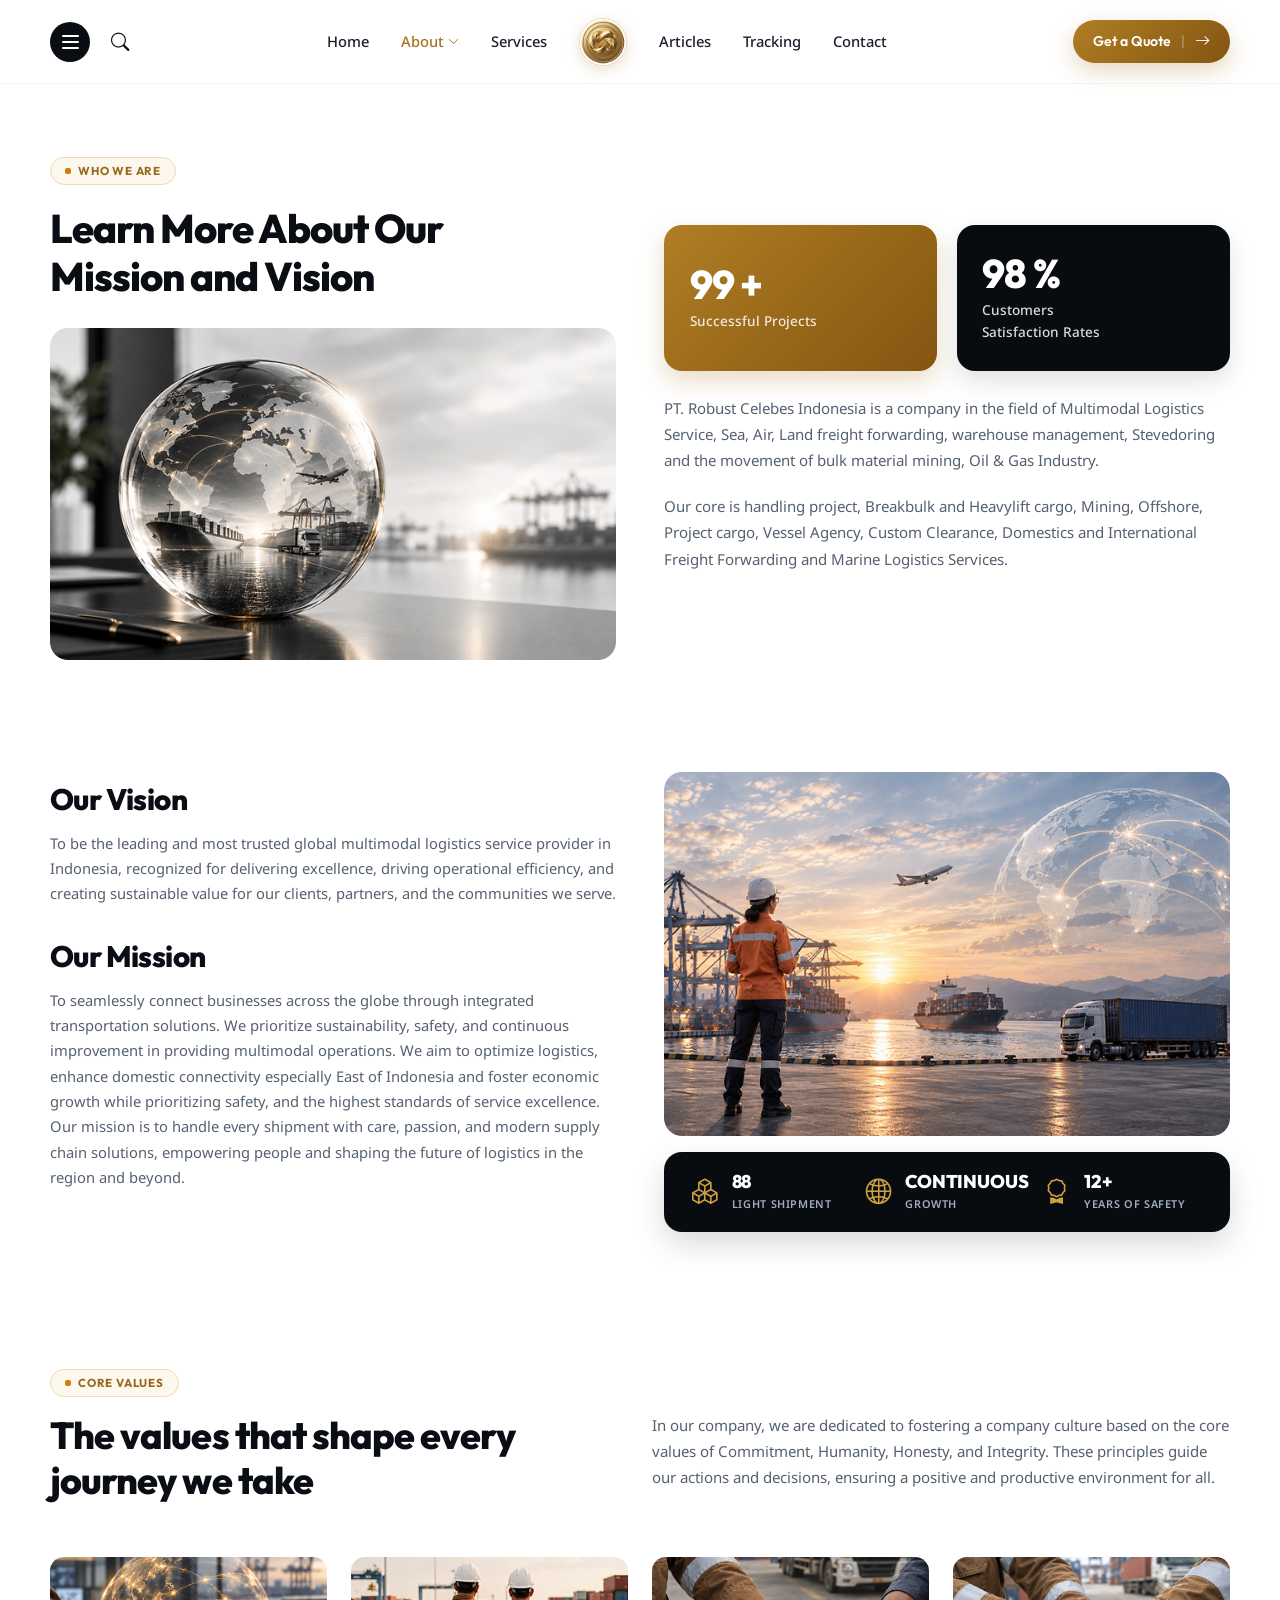
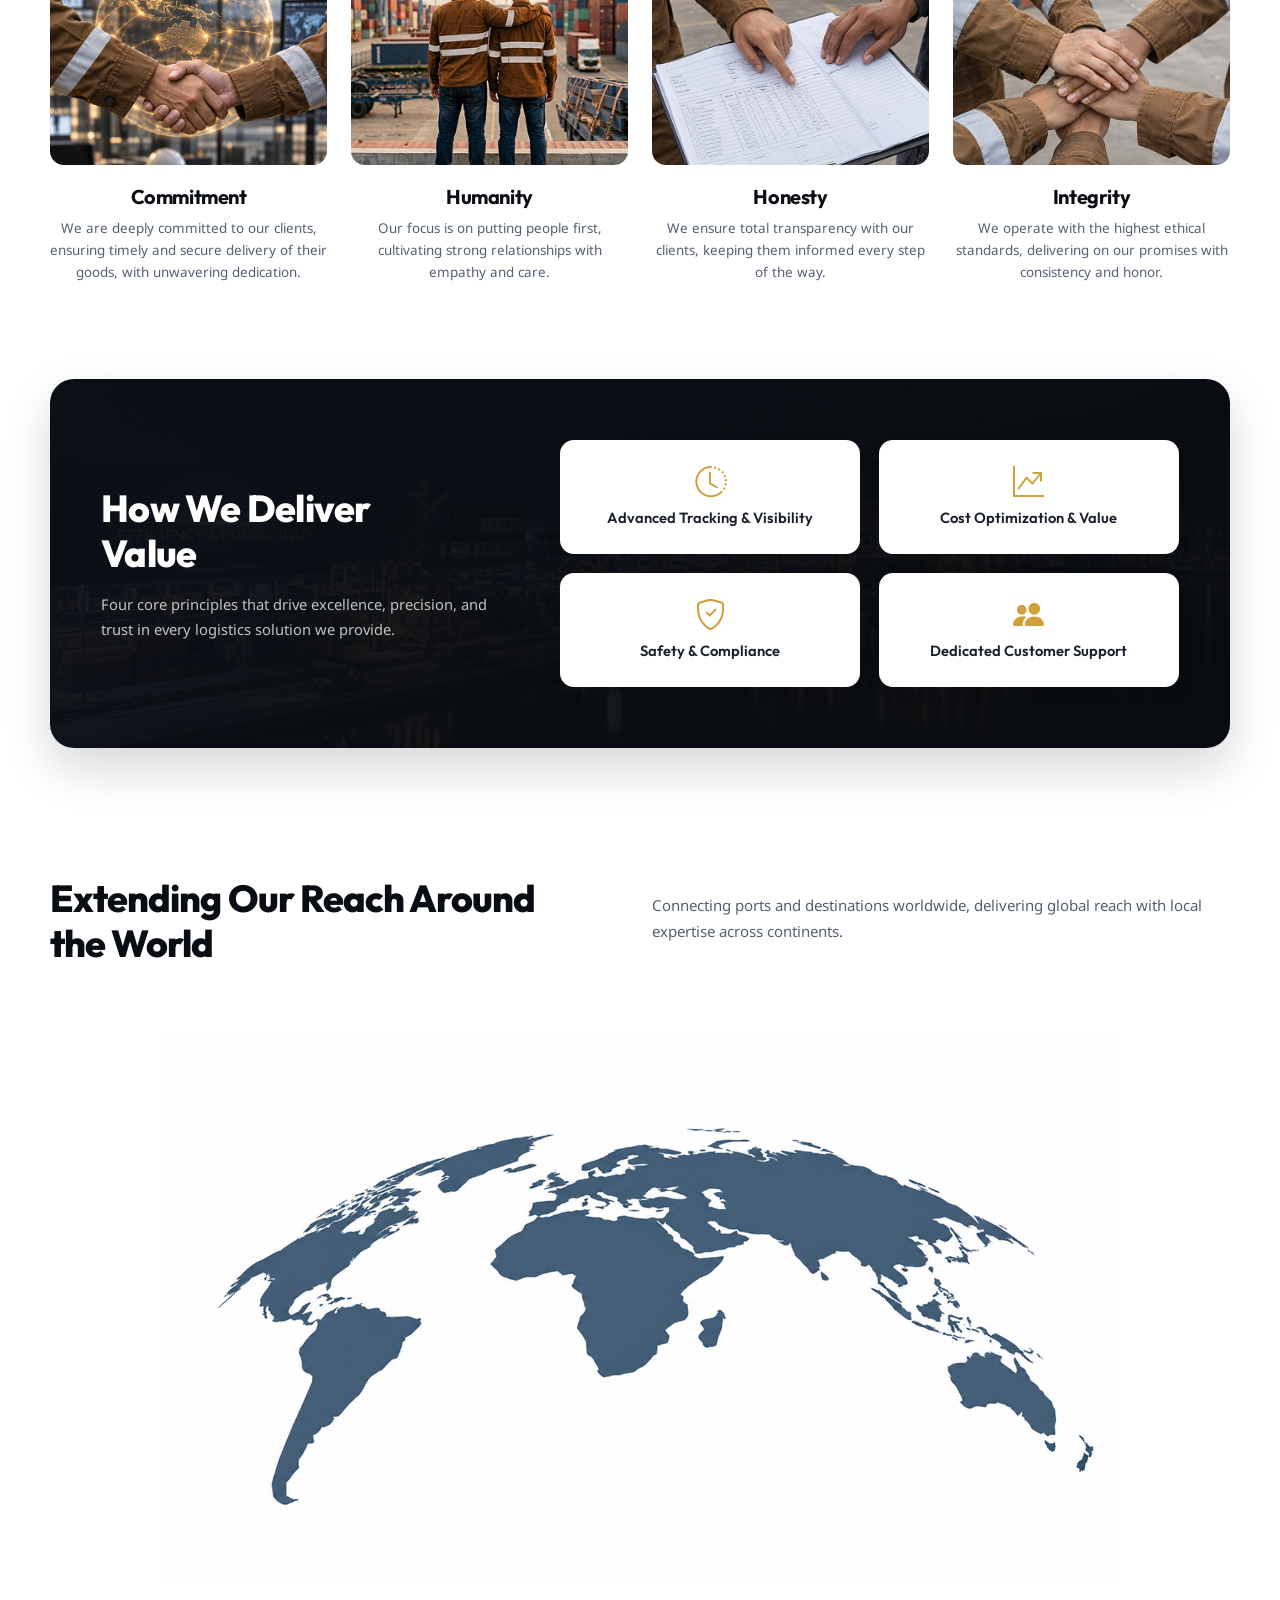
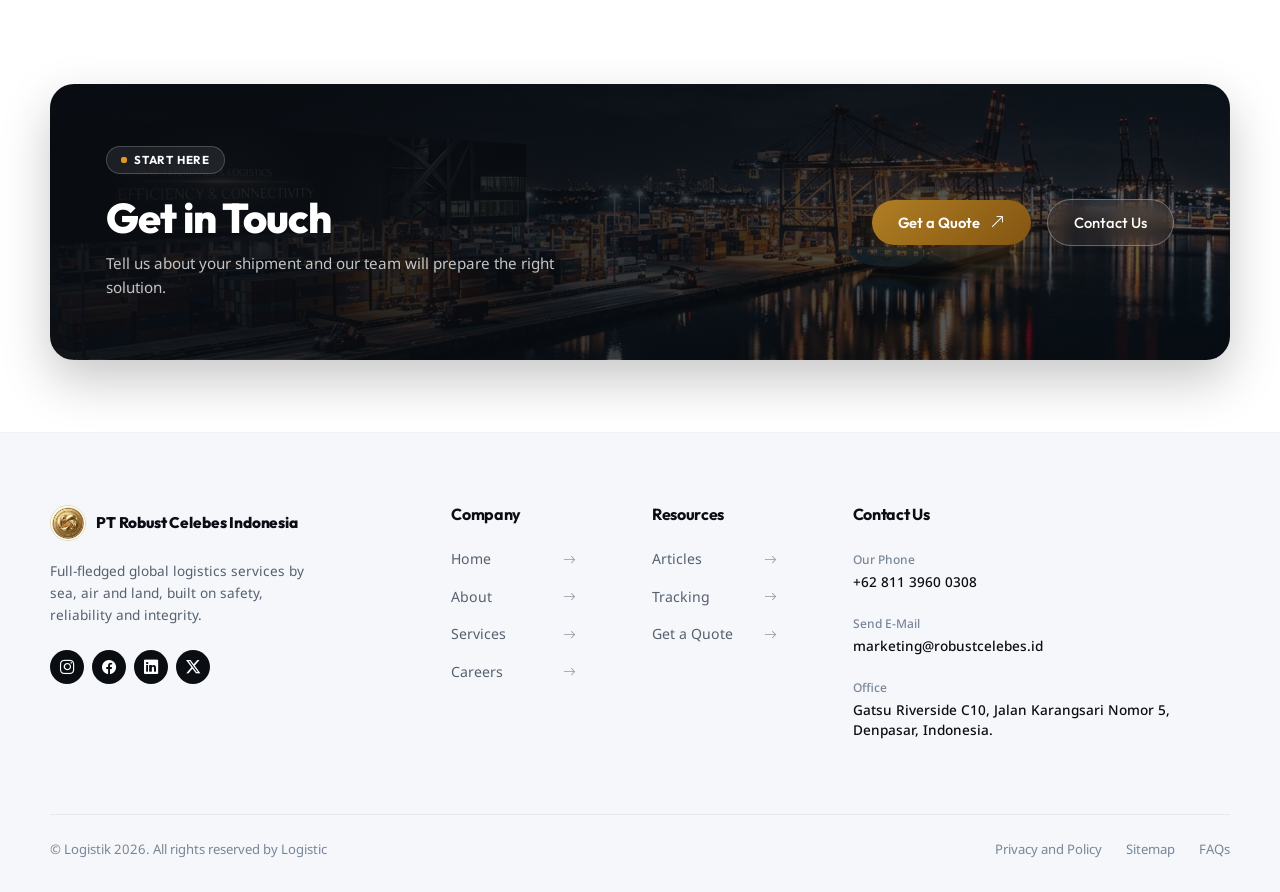
==== commit 7950231e: "updates" ====
--- a/about.html
+++ b/about.html
@@ -1,18 +1,22 @@
 <!DOCTYPE html>
 <html lang="id">
+
 <head>
   <meta charset="UTF-8">
   <meta name="viewport" content="width=device-width, initial-scale=1.0">
   <title>About Us - PT Robust Celebes Indonesia</title>
-  <meta name="description" content="Learn more about PT Robust Celebes Indonesia, our mission, vision, core values, and global multimodal logistics reach.">
-  
+  <meta name="description"
+    content="Learn more about PT Robust Celebes Indonesia, our mission, vision, core values, and global multimodal logistics reach.">
+
   <!-- Favicon -->
   <link rel="icon" type="image/jpeg" href="assets/images/logo-emblem.jpg">
 
   <!-- Google Fonts: Outfit (Headings) & Noto Sans (Body/Other) -->
   <link rel="preconnect" href="https://fonts.googleapis.com">
   <link rel="preconnect" href="https://fonts.gstatic.com" crossorigin>
-  <link href="https://fonts.googleapis.com/css2?family=Noto+Sans:ital,wght@0,300;0,400;0,500;0,600;0,700;1,400&family=Outfit:wght@400;500;600;700;800;900&display=swap" rel="stylesheet">
+  <link
+    href="https://fonts.googleapis.com/css2?family=Noto+Sans:ital,wght@0,300;0,400;0,500;0,600;0,700;1,400&family=Outfit:wght@400;500;600;700;800;900&display=swap"
+    rel="stylesheet">
 
   <!-- Bootstrap 5 CSS -->
   <link rel="stylesheet" href="assets/css/bootstrap.min.css">
@@ -25,6 +29,7 @@
   <!-- Custom Main CSS -->
   <link rel="stylesheet" href="assets/css/main.css">
 </head>
+
 <body>
 
   <!-- ======================================================================
@@ -33,15 +38,17 @@
   <header class="rb-header sticky-top">
     <div class="rb-container">
       <div class="rb-header-inner">
-        
+
         <!-- Left Utility Controls: Hamburger & Search -->
         <div class="rb-nav-left-actions">
-          <button class="rb-btn-menu-icon" type="button" data-bs-toggle="offcanvas" data-bs-target="#rbMobileMenu" aria-controls="rbMobileMenu" aria-label="Toggle navigation menu">
+          <button class="rb-btn-menu-icon" type="button" data-bs-toggle="offcanvas" data-bs-target="#rbMobileMenu"
+            aria-controls="rbMobileMenu" aria-label="Toggle navigation menu">
             <span></span>
             <span></span>
             <span></span>
           </button>
-          <button class="rb-btn-search-icon" type="button" data-bs-toggle="modal" data-bs-target="#rbSearchModal" aria-label="Search">
+          <button class="rb-btn-search-icon" type="button" data-bs-toggle="modal" data-bs-target="#rbSearchModal"
+            aria-label="Search">
             <i class="bi bi-search"></i>
           </button>
         </div>
@@ -72,7 +79,7 @@
 
           <!-- Right Links Group -->
           <ul class="rb-nav-links-group">
-            <li><a href="index.html#articles" class="rb-nav-link">Articles</a></li>
+            <li><a href="articles.html" class="rb-nav-link">Articles</a></li>
             <li><a href="index.html#tracking" class="rb-nav-link">Tracking</a></li>
             <li><a href="contact-us.html" class="rb-nav-link">Contact</a></li>
           </ul>
@@ -97,7 +104,7 @@
   <section class="rb-about-page-hero" id="company-profile">
     <div class="rb-container">
       <div class="row align-items-center g-5">
-        
+
         <!-- Left Column: Title & Dark Gray Placeholder Box -->
         <div class="col-lg-6 col-12">
           <div class="rb-badge-tag mb-2">
@@ -110,8 +117,8 @@
           </h1>
 
           <!-- Placeholder Kotak Abu-Abu Gelap (Desain: Crystal Globe / Logistics) -->
-          <div class="rb-image-placeholder rb-placeholder-globe" role="img" aria-label="Globe Logistics Placeholder">
-            <i class="bi bi-image"></i>
+          <div class="rb-image-placeholder" role="img" aria-label="Globe Logistics Placeholder">
+            <img src="assets/images/about-thumb-2.jpg" alt="">
           </div>
         </div>
 
@@ -132,10 +139,13 @@
           <!-- Description Text -->
           <div class="rb-about-intro-text">
             <p>
-              PT. Robust Celebes Indonesia is a company in the field of Multimodal Logistics Service, Sea, Air, Land freight forwarding, warehouse management, Stevedoring and the movement of bulk material mining, Oil &amp; Gas Industry.
+              PT. Robust Celebes Indonesia is a company in the field of Multimodal Logistics Service, Sea, Air, Land
+              freight forwarding, warehouse management, Stevedoring and the movement of bulk material mining, Oil &amp;
+              Gas Industry.
             </p>
             <p>
-              Our core is handling project, Breakbulk and Heavylift cargo, Mining, Offshore, Project cargo, Vessel Agency, Custom Clearance, Domestics and International Freight Forwarding and Marine Logistics Services.
+              Our core is handling project, Breakbulk and Heavylift cargo, Mining, Offshore, Project cargo, Vessel
+              Agency, Custom Clearance, Domestics and International Freight Forwarding and Marine Logistics Services.
             </p>
           </div>
         </div>
@@ -150,20 +160,27 @@
   <section class="rb-vm-section" id="vision-mission">
     <div class="rb-container">
       <div class="row align-items-center g-5">
-        
+
         <!-- Left Column: Vision & Mission Statements -->
         <div class="col-lg-6 col-12">
           <div class="rb-vm-block mb-4">
             <h2 class="rb-vm-heading">Our Vision</h2>
             <p class="rb-vm-paragraph">
-              To be the leading and most trusted global multimodal logistics service provider in Indonesia, recognized for delivering excellence, driving operational efficiency, and creating sustainable value for our clients, partners, and the communities we serve.
+              To be the leading and most trusted global multimodal logistics service provider in Indonesia, recognized
+              for delivering excellence, driving operational efficiency, and creating sustainable value for our clients,
+              partners, and the communities we serve.
             </p>
           </div>
 
           <div class="rb-vm-block">
             <h2 class="rb-vm-heading">Our Mission</h2>
             <p class="rb-vm-paragraph">
-              To seamlessly connect businesses across the globe through integrated transportation solutions. We prioritize sustainability, safety, and continuous improvement in providing multimodal operations. We aim to optimize logistics, enhance domestic connectivity especially East of Indonesia and foster economic growth while prioritizing safety, and the highest standards of service excellence. Our mission is to handle every shipment with care, passion, and modern supply chain solutions, empowering people and shaping the future of logistics in the region and beyond.
+              To seamlessly connect businesses across the globe through integrated transportation solutions. We
+              prioritize sustainability, safety, and continuous improvement in providing multimodal operations. We aim
+              to optimize logistics, enhance domestic connectivity especially East of Indonesia and foster economic
+              growth while prioritizing safety, and the highest standards of service excellence. Our mission is to
+              handle every shipment with care, passion, and modern supply chain solutions, empowering people and shaping
+              the future of logistics in the region and beyond.
             </p>
           </div>
         </div>
@@ -171,8 +188,8 @@
         <!-- Right Column: Dark Gray Placeholder Image & Stats Bar -->
         <div class="col-lg-6 col-12">
           <!-- Placeholder Kotak Abu-Abu Gelap (Desain: Port Harbor & Sunset) -->
-          <div class="rb-image-placeholder rb-placeholder-port mb-3" role="img" aria-label="Seaport Logistics Sunset Placeholder">
-            <i class="bi bi-image"></i>
+          <div class="rb-image-placeholder mb-3" role="img" aria-label="Seaport Logistics Sunset Placeholder">
+            <img src="assets/images/visimisi-thumb.jpg" alt="">
           </div>
 
           <!-- Dark Stat Bar Attached Underneath -->
@@ -215,7 +232,7 @@
        ====================================================================== -->
   <section class="rb-values-section" id="core-values">
     <div class="rb-container">
-      
+
       <!-- Section Header -->
       <div class="rb-values-header">
         <div class="rb-badge-tag mb-2">
@@ -230,7 +247,9 @@
           </div>
           <div class="col-lg-6 col-12">
             <p class="rb-values-header-desc">
-              In our company, we are dedicated to fostering a company culture based on the core values of Commitment, Humanity, Honesty, and Integrity. These principles guide our actions and decisions, ensuring a positive and productive environment for all.
+              In our company, we are dedicated to fostering a company culture based on the core values of Commitment,
+              Humanity, Honesty, and Integrity. These principles guide our actions and decisions, ensuring a positive
+              and productive environment for all.
             </p>
           </div>
         </div>
@@ -238,17 +257,18 @@
 
       <!-- 4 Core Values Grid -->
       <div class="row g-4">
-        
+
         <!-- Value 1: Commitment -->
         <div class="col-lg-3 col-md-6 col-12">
           <div class="rb-val-card">
             <!-- Placeholder Kotak Abu-Abu Gelap -->
             <div class="rb-image-placeholder rb-placeholder-value" role="img" aria-label="Commitment Value Placeholder">
-              <i class="bi bi-image"></i>
+              <img src="assets/images/val-commitment.jpg" alt="">
             </div>
             <h3 class="rb-val-card-title">Commitment</h3>
             <p class="rb-val-card-desc">
-              We are deeply committed to our clients, ensuring timely and secure delivery of their goods, with unwavering dedication.
+              We are deeply committed to our clients, ensuring timely and secure delivery of their goods, with
+              unwavering dedication.
             </p>
           </div>
         </div>
@@ -258,7 +278,7 @@
           <div class="rb-val-card">
             <!-- Placeholder Kotak Abu-Abu Gelap -->
             <div class="rb-image-placeholder rb-placeholder-value" role="img" aria-label="Humanity Value Placeholder">
-              <i class="bi bi-image"></i>
+              <img src="assets/images/val-humanity.jpg" alt="">
             </div>
             <h3 class="rb-val-card-title">Humanity</h3>
             <p class="rb-val-card-desc">
@@ -272,7 +292,7 @@
           <div class="rb-val-card">
             <!-- Placeholder Kotak Abu-Abu Gelap -->
             <div class="rb-image-placeholder rb-placeholder-value" role="img" aria-label="Honesty Value Placeholder">
-              <i class="bi bi-image"></i>
+              <img src="assets/images/val-honesty.jpg" alt="">
             </div>
             <h3 class="rb-val-card-title">Honesty</h3>
             <p class="rb-val-card-desc">
@@ -286,7 +306,7 @@
           <div class="rb-val-card">
             <!-- Placeholder Kotak Abu-Abu Gelap -->
             <div class="rb-image-placeholder rb-placeholder-value" role="img" aria-label="Integrity Value Placeholder">
-              <i class="bi bi-image"></i>
+              <img src="assets/images/val-integrity.jpg" alt="">
             </div>
             <h3 class="rb-val-card-title">Integrity</h3>
             <p class="rb-val-card-desc">
@@ -307,7 +327,7 @@
     <div class="rb-container">
       <div class="rb-deliver-card">
         <div class="row align-items-center g-4">
-          
+
           <!-- Left Column: Title & Subtitle -->
           <div class="col-lg-5 col-12">
             <div class="rb-deliver-content">
@@ -323,7 +343,7 @@
           <!-- Right Column: 2x2 White Feature Cards Grid -->
           <div class="col-lg-7 col-12">
             <div class="rb-deliver-grid">
-              
+
               <!-- Item 1: Real-Time Tracking -->
               <div class="rb-deliver-item">
                 <i class="bi bi-clock-history rb-deliver-item-icon"></i>
@@ -361,7 +381,7 @@
        ====================================================================== -->
   <section class="rb-reach-section">
     <div class="rb-container">
-      
+
       <!-- Header Row -->
       <div class="row align-items-center g-4">
         <div class="col-lg-6 col-12">
@@ -378,7 +398,7 @@
 
       <!-- World Map Graphic -->
       <div class="rb-reach-map-box">
-        <img src="assets/images/world-map.svg" alt="World Map Illustrating Global Reach of Robust Celebes Logistics">
+        <img src="assets/images/bg-values.jpg" alt="">
       </div>
 
     </div>
@@ -391,7 +411,7 @@
     <div class="rb-container">
       <div class="rb-cta-card">
         <div class="rb-cta-row">
-          
+
           <div class="rb-cta-content">
             <div class="rb-badge-tag rb-badge-dark">
               <span class="rb-badge-dot"></span>
@@ -424,7 +444,7 @@
   <footer class="rb-footer">
     <div class="rb-container">
       <div class="row g-4">
-        
+
         <!-- Col 1: Brand Info -->
         <div class="col-lg-4 col-md-6 col-12">
           <div class="rb-footer-brand-header">
@@ -486,7 +506,7 @@
           <h4 class="rb-footer-col-title">Resources</h4>
           <ul class="rb-footer-links-list">
             <li>
-              <a href="index.html#articles" class="rb-footer-link">
+              <a href="articles.html" class="rb-footer-link">
                 <span>Articles</span>
                 <i class="bi bi-arrow-right rb-footer-link-arrow"></i>
               </a>
@@ -509,7 +529,7 @@
         <!-- Col 4: Contact Us -->
         <div class="col-lg-4 col-md-6 col-12" id="contactInfo">
           <h4 class="rb-footer-col-title">Contact Us</h4>
-          
+
           <div class="rb-footer-contact-item">
             <span class="rb-footer-contact-label">Our Phone</span>
             <a href="tel:+6281139600308" class="rb-footer-contact-val">+62 811 3960 0308</a>
@@ -559,11 +579,13 @@
           <form id="rbQuoteForm">
             <div class="mb-3">
               <label for="quoteName" class="form-label rb-form-label">Full Name</label>
-              <input type="text" class="form-control rb-form-control" id="quoteName" placeholder="Enter your full name" required>
+              <input type="text" class="form-control rb-form-control" id="quoteName" placeholder="Enter your full name"
+                required>
             </div>
             <div class="mb-3">
               <label for="quoteEmail" class="form-label rb-form-label">Email Address</label>
-              <input type="email" class="form-control rb-form-control" id="quoteEmail" placeholder="name@company.com" required>
+              <input type="email" class="form-control rb-form-control" id="quoteEmail" placeholder="name@company.com"
+                required>
             </div>
             <div class="row g-2 mb-3">
               <div class="col-6">
@@ -577,7 +599,8 @@
               </div>
               <div class="col-6">
                 <label for="quoteWeight" class="form-label rb-form-label">Est. Weight / Vol</label>
-                <input type="text" class="form-control rb-form-control" id="quoteWeight" placeholder="e.g. 5 Tons / 20 CBM">
+                <input type="text" class="form-control rb-form-control" id="quoteWeight"
+                  placeholder="e.g. 5 Tons / 20 CBM">
               </div>
             </div>
             <div class="row g-2 mb-3">
@@ -592,7 +615,8 @@
             </div>
             <div class="mb-4">
               <label for="quoteNotes" class="form-label rb-form-label">Shipment Details</label>
-              <textarea class="form-control rb-form-control" id="quoteNotes" rows="3" placeholder="Commodity type, timeline, special requirements..."></textarea>
+              <textarea class="form-control rb-form-control" id="quoteNotes" rows="3"
+                placeholder="Commodity type, timeline, special requirements..."></textarea>
             </div>
             <button type="submit" class="rb-btn-primary w-100">
               <span>Submit Request</span>
@@ -616,7 +640,8 @@
             <button type="button" class="btn-close" data-bs-dismiss="modal" aria-label="Close"></button>
           </div>
           <div class="input-group">
-            <input type="text" class="form-control rb-form-control" placeholder="Enter B/L number, container ID or keyword...">
+            <input type="text" class="form-control rb-form-control"
+              placeholder="Enter B/L number, container ID or keyword...">
             <button class="rb-btn-primary" type="button">
               <i class="bi bi-search"></i>
             </button>
@@ -629,10 +654,12 @@
   <!-- ======================================================================
        11. OFFCANVAS MOBILE NAVIGATION MENU
        ====================================================================== -->
-  <div class="offcanvas offcanvas-start rb-offcanvas" tabindex="-1" id="rbMobileMenu" aria-labelledby="rbMobileMenuLabel">
+  <div class="offcanvas offcanvas-start rb-offcanvas" tabindex="-1" id="rbMobileMenu"
+    aria-labelledby="rbMobileMenuLabel">
     <div class="rb-offcanvas-header">
       <div class="d-flex align-items-center gap-2">
-        <img src="assets/images/logo-emblem.jpg" alt="Robust Logo" style="width: 32px; height: 32px; border-radius: 50%;">
+        <img src="assets/images/logo-emblem.jpg" alt="Robust Logo"
+          style="width: 32px; height: 32px; border-radius: 50%;">
         <span class="fw-bold fs-6 text-dark" id="rbMobileMenuLabel">PT Robust Celebes</span>
       </div>
       <button type="button" class="btn-close" data-bs-dismiss="offcanvas" aria-label="Close"></button>
@@ -641,7 +668,7 @@
       <a href="index.html" class="rb-offcanvas-link">Home</a>
       <a href="about.html" class="rb-offcanvas-link active">About Us</a>
       <a href="our-services.html" class="rb-offcanvas-link">Logistics Solutions</a>
-      <a href="index.html#articles" class="rb-offcanvas-link">Articles</a>
+      <a href="articles.html" class="rb-offcanvas-link">Articles</a>
       <a href="index.html#tracking" class="rb-offcanvas-link">Tracking</a>
       <a href="contact-us.html" class="rb-offcanvas-link">Contact Us</a>
 
@@ -671,4 +698,5 @@
   <!-- Custom Main JS -->
   <script src="assets/js/main.js"></script>
 </body>
-</html>
+
+</html>
--- a/assets/css/main.css
+++ b/assets/css/main.css
@@ -84,7 +84,12 @@
   overflow-x: clip;
 }
 
-h1, h2, h3, h4, h5, h6 {
+h1,
+h2,
+h3,
+h4,
+h5,
+h6 {
   font-family: var(--rb-font-heading);
   color: var(--rb-color-heading);
   font-weight: 700;
@@ -467,29 +472,57 @@
    -------------------------------------------------------------------------- */
 .rb-hero-section {
   position: relative;
-  padding: 3.5rem 0 4.5rem 0;
+  min-height: 85vh;
+  display: flex;
+  align-items: center;
+  padding: 5.5rem 0 5rem 0;
   background-color: #ffffff;
+  background-image: url('../images/hero.jpg');
+  background-size: cover;
+  background-position: right center;
+  background-repeat: no-repeat;
   overflow: hidden;
 }
 
-.rb-hero-pattern {
+.rb-hero-section>.rb-container {
+  width: 100%;
+}
+
+/* Hero Gradient Overlay:
+   Left-to-right gradient starting with 0% (rgba(255, 255, 255, 1)) on the left
+   behind the text, fading to 50% / transparent towards the center-right to ensure
+   maximum text contrast on the left while multimodal vehicles on the right remain crisp.
+*/
+.rb-hero-overlay {
   position: absolute;
   top: 0;
   left: 0;
-  width: 100%;
-  height: 100%;
-  background-image: radial-gradient(rgba(175, 185, 202, 0.36) 1.25px, transparent 1.25px);
-  background-size: 22px 22px;
+  right: 0;
+  bottom: 0;
+  background: linear-gradient(to right, rgba(255, 255, 255, 1) 0%, rgba(255, 255, 255, 1) 38%, rgba(255, 255, 255, 0) 65%);
   pointer-events: none;
-  mask-image: radial-gradient(ellipse at 30% 25%, rgba(0, 0, 0, 1) 0%, rgba(0, 0, 0, 0) 75%);
-  -webkit-mask-image: radial-gradient(ellipse at 30% 25%, rgba(0, 0, 0, 1) 0%, rgba(0, 0, 0, 0) 75%);
   z-index: 1;
 }
 
 .rb-hero-content {
   position: relative;
   z-index: 2;
-  padding-right: 1rem;
+  padding: 1rem 0;
+}
+
+/* Outline Badge Pill (Matches Hero Design) */
+.rb-badge-tag-outline {
+  display: inline-block;
+  padding: 0.38rem 1.15rem;
+  border: 1.5px solid #d4a34b;
+  border-radius: 50px;
+  background: transparent;
+  color: #b37f26;
+  font-size: 0.76rem;
+  font-weight: 700;
+  letter-spacing: 0.6px;
+  text-transform: uppercase;
+  margin-bottom: 1.5rem;
 }
 
 .rb-hero-title {
@@ -499,6 +532,11 @@
   color: var(--rb-color-heading);
   text-transform: uppercase;
   margin-bottom: 1.25rem;
+}
+
+.rb-hero-title-gold {
+  color: #c79434;
+  display: block;
 }
 
 .rb-hero-title-gradient {
@@ -509,34 +547,49 @@
 }
 
 .rb-hero-desc {
-  font-size: 0.98rem;
+  font-size: 1rem;
   color: var(--rb-color-body);
-  max-width: 460px;
-  line-height: 1.68;
+  max-width: 480px;
+  line-height: 1.7;
   margin-bottom: 2rem;
 }
 
-.rb-hero-visual-wrapper {
-  position: relative;
-  z-index: 2;
-}
-
-.rb-hero-visual {
-  position: relative;
-  border-radius: 24px 24px 75px 24px;
-  overflow: hidden;
-  box-shadow: 0 20px 50px rgba(15, 25, 40, 0.12);
-}
-
-.rb-hero-visual img {
-  width: 100%;
-  height: auto;
-  object-fit: cover;
-  transition: transform 0.6s cubic-bezier(0.16, 1, 0.3, 1);
-}
-
-.rb-hero-visual:hover img {
-  transform: scale(1.02);
+/* Explore Services Pill Button (Matching Design) */
+.rb-btn-explore {
+  display: inline-flex;
+  align-items: center;
+  gap: 0.6rem;
+  padding: 0.8rem 1.75rem;
+  background: #a6731e;
+  color: #ffffff;
+  font-size: 0.95rem;
+  font-weight: 600;
+  border-radius: 50px;
+  text-decoration: none;
+  transition: all var(--rb-transition-fast);
+  box-shadow: 0 4px 14px rgba(166, 115, 30, 0.22);
+}
+
+.rb-btn-explore:hover {
+  background: #906316;
+  color: #ffffff;
+  transform: translateY(-2px);
+  box-shadow: 0 10px 22px rgba(166, 115, 30, 0.32);
+}
+
+.rb-btn-explore .rb-btn-sep {
+  opacity: 0.6;
+  font-weight: 300;
+  margin: 0 0.15rem;
+}
+
+.rb-btn-explore .rb-btn-icon {
+  font-size: 1rem;
+  transition: transform var(--rb-transition-fast);
+}
+
+.rb-btn-explore:hover .rb-btn-icon {
+  transform: translateX(3px);
 }
 
 /* --------------------------------------------------------------------------
@@ -596,7 +649,12 @@
   align-items: center;
   justify-content: center;
   font-size: 1rem;
+  cursor: pointer;
   transition: all var(--rb-transition-fast);
+}
+
+.rb-slider-btn i {
+  pointer-events: none;
 }
 
 .rb-slider-btn:hover {
@@ -616,6 +674,7 @@
 .rb-services-carousel .owl-item {
   display: flex;
   height: auto;
+  flex-shrink: 0;
 }
 
 .rb-service-carousel-slide {
@@ -654,7 +713,8 @@
   width: 100%;
   aspect-ratio: 4 / 3;
   border-radius: var(--rb-radius-md);
-  overflow: visible; /* To allow floating icon badge */
+  overflow: visible;
+  /* To allow floating icon badge */
   background-color: #eaeff5;
 }
 
@@ -1240,9 +1300,11 @@
   .rb-hero-title {
     font-size: 3rem;
   }
+
   .rb-nav-menu-wrapper {
     gap: 1.4rem;
   }
+
   .rb-nav-links-group {
     gap: 1.4rem;
   }
@@ -1252,32 +1314,50 @@
   .rb-header {
     padding: 0.9rem 0;
   }
+
   .rb-nav-menu-wrapper {
     display: none;
   }
+
+  .rb-hero-section {
+    min-height: auto;
+    padding: 4.5rem 0 4rem 0;
+    background-position: center center;
+  }
+
+  .rb-hero-overlay {
+    background: linear-gradient(180deg, rgba(255, 255, 255, 0.94) 0%, rgba(255, 255, 255, 0.88) 100%);
+  }
+
   .rb-hero-title {
     font-size: 2.6rem;
   }
+
   .rb-hero-content {
     padding-right: 0;
-    margin-bottom: 2.5rem;
-  }
+    margin-bottom: 0;
+  }
+
   .rb-services-header {
     flex-direction: column;
     align-items: flex-start;
     gap: 1rem;
   }
+
   .rb-services-meta {
     width: 100%;
     justify-content: space-between;
   }
+
   .rb-about-left {
     padding-right: 0;
     margin-bottom: 2.5rem;
   }
+
   .rb-cta-card {
     padding: 3rem 2rem;
   }
+
   .rb-cta-title {
     font-size: 2.1rem;
   }
@@ -1287,24 +1367,26 @@
   .rb-hero-title {
     font-size: 2.1rem;
   }
+
   .rb-section-title,
   .rb-about-title {
     font-size: 1.9rem;
   }
+
   .rb-value-item {
     grid-template-columns: 1fr;
     gap: 0.4rem;
   }
+
   .rb-stats-row {
     grid-template-columns: 1fr;
   }
+
   .rb-cta-card {
     padding: 2.2rem 1.4rem;
     border-radius: var(--rb-radius-lg);
   }
-  .rb-hero-visual {
-    border-radius: 20px 20px 50px 20px;
-  }
+
   .rb-footer-bottom {
     flex-direction: column;
     align-items: flex-start;
@@ -1325,8 +1407,13 @@
   color: #475569;
   position: relative;
   overflow: hidden;
-  border: 1px solid rgba(255, 255, 255, 0.06);
   transition: transform var(--rb-transition-base), background-color var(--rb-transition-base), box-shadow var(--rb-transition-base);
+}
+
+.rb-image-placeholder img {
+  width: 100%;
+  height: 100%;
+  object-fit: cover;
 }
 
 .rb-image-placeholder:hover {
@@ -1506,7 +1593,7 @@
 .rb-deliver-card {
   position: relative;
   background: linear-gradient(135deg, rgba(12, 16, 23, 0.94) 0%, rgba(8, 11, 15, 0.96) 100%),
-              url('../images/cta-bg.jpg') center/cover no-repeat;
+    url('../images/cta-bg.jpg') center/cover no-repeat;
   border-radius: var(--rb-radius-xl);
   padding: 3.8rem 3.2rem;
   color: #ffffff;
@@ -1611,19 +1698,23 @@
 
 /* Responsive adjustments for About Page */
 @media (max-width: 991.98px) {
+
   .rb-about-page-title,
   .rb-values-main-title,
   .rb-deliver-heading,
   .rb-reach-title {
     font-size: 2.1rem;
   }
+
   .rb-deliver-card {
     padding: 2.8rem 2rem;
   }
+
   .rb-deliver-content {
     padding-right: 0;
     margin-bottom: 2rem;
   }
+
   .rb-vm-stats-card {
     flex-direction: column;
     align-items: flex-start;
@@ -1632,16 +1723,19 @@
 }
 
 @media (max-width: 767.98px) {
+
   .rb-about-page-title,
   .rb-values-main-title,
   .rb-deliver-heading,
   .rb-reach-title {
     font-size: 1.85rem;
   }
+
   .rb-deliver-grid {
     grid-template-columns: 1fr;
     gap: 0.85rem;
   }
+
   .rb-deliver-card {
     padding: 2.2rem 1.4rem;
     border-radius: var(--rb-radius-lg);
@@ -1852,14 +1946,17 @@
     border-radius: 20px;
     padding: 1.25rem 1.4rem;
   }
+
   .rb-service-detail-box {
     padding-left: 0;
     margin-top: 2.5rem;
   }
+
   .rb-operations-content {
     padding-left: 0;
     margin-top: 2rem;
   }
+
   .rb-service-detail-title,
   .rb-operations-title {
     font-size: 2.1rem;
@@ -1871,6 +1968,7 @@
     grid-template-columns: 1fr;
     gap: 1rem;
   }
+
   .rb-service-detail-title,
   .rb-operations-title {
     font-size: 1.85rem;
@@ -2028,14 +2126,17 @@
 
 /* Responsive adjustments for Expertise page */
 @media (max-width: 991.98px) {
+
   .rb-expertise-hero-title,
   .rb-approach-title {
     font-size: 2.1rem;
   }
+
   .rb-approach-content {
     padding-left: 0;
     margin-top: 2rem;
   }
+
   .rb-placeholder-expertise-panoramic {
     aspect-ratio: 16 / 9;
     min-height: 240px;
@@ -2043,13 +2144,16 @@
 }
 
 @media (max-width: 767.98px) {
+
   .rb-expertise-hero-title,
   .rb-approach-title {
     font-size: 1.85rem;
   }
+
   .rb-capability-strip-inner {
     gap: 1.25rem;
   }
+
   .rb-capability-item {
     font-size: 0.8rem;
   }
@@ -2081,7 +2185,8 @@
   position: relative;
   border-radius: 28px;
   overflow: visible;
-  background: #18202b;
+  background: url(../images/bg-contact.jpg) no-repeat center;
+  background-size: cover;
   border: 1px solid rgba(255, 255, 255, 0.08);
   padding: 3.5rem 3rem 4rem 3rem;
   box-shadow: 0 16px 45px rgba(10, 14, 20, 0.12);
@@ -2172,13 +2277,16 @@
   .rb-contact-page-title {
     font-size: 2.1rem;
   }
+
   .rb-contact-banner-wrapper {
     padding: 2.5rem 1.75rem;
   }
+
   .rb-contact-info-cards-group {
     max-width: 100%;
     margin-bottom: 1.5rem;
   }
+
   .rb-contact-form-card {
     margin-bottom: 0;
     margin-top: 1.5rem;
@@ -2190,15 +2298,782 @@
   .rb-contact-page-title {
     font-size: 1.85rem;
   }
+
   .rb-contact-banner-wrapper {
     padding: 2rem 1.25rem;
     border-radius: 20px;
   }
+
   .rb-contact-form-card {
     border-radius: 18px;
   }
 }
 
-
-
-
+/* ==========================================================================
+   18. Articles & Insights Pages (articles.html & detail-article.html)
+   ========================================================================== */
+
+/* Page Header Banner */
+.rb-articles-page-hero {
+  position: relative;
+  background-color: #f6f8fb;
+  padding: 3.5rem 0 3.25rem 0;
+  border-bottom: 1px solid #e8ecf2;
+  overflow: hidden;
+}
+
+.rb-articles-page-hero::before {
+  content: '';
+  position: absolute;
+  top: 0;
+  left: 0;
+  right: 0;
+  bottom: 0;
+  background-image: radial-gradient(#d0d7e2 1px, transparent 1px);
+  background-size: 20px 20px;
+  opacity: 0.6;
+  pointer-events: none;
+}
+
+.rb-articles-breadcrumb {
+  display: flex;
+  align-items: center;
+  gap: 0.5rem;
+  font-size: 0.85rem;
+  color: var(--rb-color-muted);
+  margin-bottom: 0.85rem;
+}
+
+.rb-articles-breadcrumb a {
+  color: var(--rb-color-body);
+  text-decoration: none;
+  transition: color var(--rb-transition-fast);
+}
+
+.rb-articles-breadcrumb a:hover {
+  color: var(--rb-color-gold);
+}
+
+.rb-articles-page-title {
+  font-size: 2.6rem;
+  font-weight: 800;
+  color: var(--rb-color-heading);
+  text-transform: uppercase;
+  margin-bottom: 0.5rem;
+}
+
+.rb-articles-page-desc {
+  font-size: 1rem;
+  color: var(--rb-color-body);
+  max-width: 600px;
+  margin-bottom: 0;
+  line-height: 1.6;
+}
+
+/* Articles Section */
+.rb-articles-section {
+  padding: 4rem 0 5.5rem 0;
+  background-color: #ffffff;
+}
+
+/* Article List Cards (Horizontal Stack) */
+.rb-article-card-row {
+  background: #ffffff;
+  border: 1px solid #eef2f7;
+  border-radius: var(--rb-radius-lg);
+  overflow: hidden;
+  box-shadow: 0 4px 18px rgba(10, 20, 35, 0.04);
+  transition: transform var(--rb-transition-base), box-shadow var(--rb-transition-base), border-color var(--rb-transition-base);
+  margin-bottom: 2rem;
+  display: flex;
+  flex-direction: row;
+}
+
+.rb-article-card-row:hover {
+  transform: translateY(-4px);
+  box-shadow: 0 14px 34px rgba(10, 20, 35, 0.08);
+  border-color: #dbe2ed;
+}
+
+.rb-article-card-thumb-wrap {
+  position: relative;
+  width: 38%;
+  min-height: 220px;
+  overflow: hidden;
+  flex-shrink: 0;
+}
+
+.rb-article-card-thumb-wrap img {
+  width: 100%;
+  height: 100%;
+  object-fit: cover;
+  transition: transform 0.6s cubic-bezier(0.16, 1, 0.3, 1);
+}
+
+.rb-article-card-row:hover .rb-article-card-thumb-wrap img {
+  transform: scale(1.05);
+}
+
+.rb-article-card-category-badge {
+  position: absolute;
+  top: 14px;
+  left: 14px;
+  background: rgba(10, 14, 20, 0.85);
+  backdrop-filter: blur(6px);
+  -webkit-backdrop-filter: blur(6px);
+  color: #d4a34b;
+  font-size: 0.72rem;
+  font-weight: 700;
+  text-transform: uppercase;
+  letter-spacing: 0.5px;
+  padding: 0.3rem 0.75rem;
+  border-radius: 50px;
+  z-index: 2;
+  border: 1px solid rgba(212, 163, 75, 0.35);
+}
+
+.rb-article-card-content {
+  padding: 1.75rem 2rem;
+  display: flex;
+  flex-direction: column;
+  justify-content: center;
+  flex-grow: 1;
+}
+
+.rb-article-meta-bar {
+  display: flex;
+  align-items: center;
+  gap: 1rem;
+  font-size: 0.82rem;
+  color: #718096;
+  margin-bottom: 0.65rem;
+  flex-wrap: wrap;
+}
+
+.rb-article-meta-bar span {
+  display: inline-flex;
+  align-items: center;
+  gap: 0.35rem;
+}
+
+.rb-article-card-title {
+  font-size: 1.32rem;
+  font-weight: 700;
+  line-height: 1.35;
+  color: var(--rb-color-heading);
+  margin-bottom: 0.75rem;
+  transition: color var(--rb-transition-fast);
+}
+
+.rb-article-card-title a {
+  color: inherit;
+  text-decoration: none;
+}
+
+.rb-article-card-title a:hover {
+  color: var(--rb-color-gold);
+}
+
+.rb-article-card-desc {
+  font-size: 0.92rem;
+  color: var(--rb-color-body);
+  line-height: 1.6;
+  margin-bottom: 1.25rem;
+}
+
+.rb-article-read-link {
+  display: inline-flex;
+  align-items: center;
+  gap: 0.45rem;
+  font-size: 0.88rem;
+  font-weight: 600;
+  color: var(--rb-color-gold);
+  text-decoration: none;
+  transition: all var(--rb-transition-fast);
+}
+
+.rb-article-read-link:hover {
+  color: #906316;
+  transform: translateX(4px);
+}
+
+/* Pagination */
+.rb-pagination {
+  display: flex;
+  align-items: center;
+  gap: 0.5rem;
+  margin-top: 1rem;
+}
+
+.rb-page-item {
+  width: 40px;
+  height: 40px;
+  border-radius: 8px;
+  border: 1px solid #e2e8f0;
+  background: #ffffff;
+  color: var(--rb-color-heading);
+  font-size: 0.9rem;
+  font-weight: 600;
+  display: flex;
+  align-items: center;
+  justify-content: center;
+  text-decoration: none;
+  transition: all var(--rb-transition-fast);
+}
+
+.rb-page-item:hover,
+.rb-page-item.active {
+  background: var(--rb-color-dark);
+  color: #ffffff;
+  border-color: var(--rb-color-dark);
+}
+
+/* Sidebar Banners (col-4) */
+.rb-articles-sidebar {
+  position: sticky;
+  top: 95px;
+  display: flex;
+  flex-direction: column;
+  gap: 1.75rem;
+}
+
+/* CTA Promo Banner */
+.rb-sidebar-banner-cta {
+  position: relative;
+  background: linear-gradient(145deg, #0f1622 0%, #172131 100%);
+  border-radius: var(--rb-radius-lg);
+  padding: 2.25rem 1.85rem;
+  color: #ffffff;
+  overflow: hidden;
+  box-shadow: 0 12px 30px rgba(15, 25, 40, 0.16);
+  border: 1px solid rgba(255, 255, 255, 0.08);
+}
+
+.rb-sidebar-banner-cta::after {
+  content: '';
+  position: absolute;
+  top: -40px;
+  right: -40px;
+  width: 140px;
+  height: 140px;
+  border-radius: 50%;
+  background: radial-gradient(circle, rgba(212, 163, 75, 0.28) 0%, transparent 70%);
+  pointer-events: none;
+}
+
+.rb-banner-badge {
+  display: inline-block;
+  background: rgba(212, 163, 75, 0.2);
+  border: 1px solid rgba(212, 163, 75, 0.45);
+  color: #e5b967;
+  font-size: 0.72rem;
+  font-weight: 700;
+  text-transform: uppercase;
+  letter-spacing: 0.6px;
+  padding: 0.28rem 0.75rem;
+  border-radius: 50px;
+  margin-bottom: 1.15rem;
+}
+
+.rb-banner-title {
+  font-size: 1.45rem;
+  font-weight: 800;
+  line-height: 1.25;
+  color: #ffffff;
+  margin-bottom: 0.75rem;
+  text-transform: uppercase;
+}
+
+.rb-banner-desc {
+  font-size: 0.88rem;
+  color: rgba(255, 255, 255, 0.72);
+  line-height: 1.55;
+  margin-bottom: 1.5rem;
+}
+
+.rb-banner-phone {
+  display: flex;
+  align-items: center;
+  gap: 0.75rem;
+  margin-bottom: 1.5rem;
+  padding: 0.75rem 1rem;
+  background: rgba(255, 255, 255, 0.05);
+  border-radius: 10px;
+  border: 1px solid rgba(255, 255, 255, 0.08);
+}
+
+.rb-banner-phone-icon {
+  width: 36px;
+  height: 36px;
+  border-radius: 50%;
+  background: var(--rb-color-gold);
+  color: #ffffff;
+  display: flex;
+  align-items: center;
+  justify-content: center;
+  font-size: 0.95rem;
+  flex-shrink: 0;
+}
+
+.rb-banner-phone-label {
+  font-size: 0.72rem;
+  color: rgba(255, 255, 255, 0.6);
+  text-transform: uppercase;
+  display: block;
+}
+
+.rb-banner-phone-num {
+  font-size: 0.98rem;
+  font-weight: 700;
+  color: #ffffff;
+  text-decoration: none;
+}
+
+/* Brochure Download Banner */
+.rb-sidebar-banner-download {
+  background: #f8fafc;
+  border: 1px solid #e2e8f0;
+  border-radius: var(--rb-radius-lg);
+  padding: 1.75rem 1.65rem;
+  box-shadow: 0 4px 16px rgba(10, 20, 35, 0.03);
+}
+
+.rb-banner-doc-icon {
+  width: 48px;
+  height: 48px;
+  border-radius: 12px;
+  background: rgba(166, 115, 30, 0.1);
+  color: var(--rb-color-gold);
+  display: flex;
+  align-items: center;
+  justify-content: center;
+  font-size: 1.5rem;
+  margin-bottom: 1rem;
+}
+
+.rb-banner-doc-title {
+  font-size: 1.15rem;
+  font-weight: 700;
+  color: var(--rb-color-heading);
+  margin-bottom: 0.4rem;
+}
+
+.rb-banner-doc-desc {
+  font-size: 0.85rem;
+  color: var(--rb-color-body);
+  line-height: 1.5;
+  margin-bottom: 1.25rem;
+}
+
+/* Categories Widget */
+.rb-sidebar-categories-widget {
+  background: #ffffff;
+  border: 1px solid #eef2f7;
+  border-radius: var(--rb-radius-lg);
+  padding: 1.75rem 1.65rem;
+  box-shadow: 0 4px 16px rgba(10, 20, 35, 0.03);
+}
+
+.rb-widget-title {
+  font-size: 1.15rem;
+  font-weight: 700;
+  color: var(--rb-color-heading);
+  text-transform: uppercase;
+  letter-spacing: 0.4px;
+  margin-bottom: 1.25rem;
+  padding-bottom: 0.65rem;
+  border-bottom: 2px solid #eef2f7;
+  position: relative;
+}
+
+.rb-widget-title::after {
+  content: '';
+  position: absolute;
+  bottom: -2px;
+  left: 0;
+  width: 40px;
+  height: 2px;
+  background: var(--rb-color-gold);
+}
+
+.rb-category-list {
+  list-style: none;
+  padding: 0;
+  margin: 0;
+  display: flex;
+  flex-direction: column;
+  gap: 0.65rem;
+}
+
+.rb-category-link {
+  display: flex;
+  align-items: center;
+  justify-content: space-between;
+  padding: 0.6rem 0.85rem;
+  border-radius: 8px;
+  color: var(--rb-color-heading);
+  text-decoration: none;
+  font-size: 0.88rem;
+  font-weight: 500;
+  background: #f8fafc;
+  transition: all var(--rb-transition-fast);
+}
+
+.rb-category-link:hover {
+  background: rgba(166, 115, 30, 0.08);
+  color: var(--rb-color-gold);
+  transform: translateX(3px);
+}
+
+.rb-category-count {
+  font-size: 0.75rem;
+  font-weight: 700;
+  background: #e2e8f0;
+  color: #475569;
+  padding: 0.15rem 0.55rem;
+  border-radius: 50px;
+}
+
+/* Detail Article Styles */
+.rb-article-detail-wrap {
+  padding-right: 1.5rem;
+}
+
+.rb-article-detail-title {
+  font-size: 2.35rem;
+  font-weight: 800;
+  line-height: 1.22;
+  color: var(--rb-color-heading);
+  margin-bottom: 1.25rem;
+}
+
+.rb-article-detail-meta {
+  display: flex;
+  align-items: center;
+  gap: 1.25rem;
+  padding-bottom: 1.5rem;
+  margin-bottom: 1.75rem;
+  border-bottom: 1px solid #eef2f7;
+  flex-wrap: wrap;
+  font-size: 0.88rem;
+  color: #64748b;
+}
+
+.rb-article-featured-img-wrap {
+  position: relative;
+  border-radius: var(--rb-radius-lg);
+  overflow: hidden;
+  margin-bottom: 2rem;
+  box-shadow: 0 10px 30px rgba(10, 20, 35, 0.08);
+}
+
+.rb-article-featured-img-wrap img {
+  width: 100%;
+  height: auto;
+  max-height: 440px;
+  object-fit: cover;
+  display: block;
+}
+
+.rb-article-img-caption {
+  font-size: 0.82rem;
+  color: #64748b;
+  font-style: italic;
+  padding: 0.65rem 0.5rem 0 0.5rem;
+  display: block;
+}
+
+.rb-article-body-content {
+  font-size: 1.05rem;
+  line-height: 1.8;
+  color: #2d3748;
+}
+
+.rb-article-body-content p {
+  margin-bottom: 1.4rem;
+}
+
+.rb-article-lead-p {
+  font-size: 1.18rem;
+  font-weight: 500;
+  line-height: 1.75;
+  color: #1a202c;
+  margin-bottom: 1.6rem;
+}
+
+.rb-article-body-content h2 {
+  font-size: 1.65rem;
+  font-weight: 800;
+  color: var(--rb-color-heading);
+  margin-top: 2.25rem;
+  margin-bottom: 1rem;
+}
+
+.rb-article-body-content h3 {
+  font-size: 1.3rem;
+  font-weight: 700;
+  color: var(--rb-color-heading);
+  margin-top: 1.75rem;
+  margin-bottom: 0.75rem;
+}
+
+.rb-article-blockquote {
+  border-left: 4px solid var(--rb-color-gold);
+  background: #fbf9f5;
+  padding: 1.5rem 1.75rem;
+  border-radius: 0 12px 12px 0;
+  margin: 2rem 0;
+  font-size: 1.12rem;
+  font-style: italic;
+  color: #334155;
+  line-height: 1.65;
+}
+
+.rb-article-key-takeaways {
+  background: #f8fafc;
+  border: 1px solid #e2e8f0;
+  border-radius: 12px;
+  padding: 1.5rem 1.75rem;
+  margin: 2rem 0;
+}
+
+.rb-article-key-takeaways h4 {
+  font-size: 1.05rem;
+  font-weight: 700;
+  color: var(--rb-color-heading);
+  margin-bottom: 0.85rem;
+  display: flex;
+  align-items: center;
+  gap: 0.5rem;
+}
+
+.rb-article-key-takeaways ul {
+  margin: 0;
+  padding-left: 1.25rem;
+}
+
+.rb-article-key-takeaways li {
+  margin-bottom: 0.5rem;
+  font-size: 0.95rem;
+}
+
+/* Article Tags & Share */
+.rb-article-tags-share {
+  display: flex;
+  align-items: center;
+  justify-content: space-between;
+  padding: 1.5rem 0;
+  margin-top: 2rem;
+  border-top: 1px solid #eef2f7;
+  border-bottom: 1px solid #eef2f7;
+  flex-wrap: wrap;
+  gap: 1rem;
+}
+
+.rb-article-tags {
+  display: flex;
+  align-items: center;
+  gap: 0.5rem;
+  flex-wrap: wrap;
+}
+
+.rb-tag-pill {
+  font-size: 0.8rem;
+  color: #475569;
+  background: #f1f5f9;
+  padding: 0.3rem 0.75rem;
+  border-radius: 50px;
+  text-decoration: none;
+  transition: all var(--rb-transition-fast);
+}
+
+.rb-tag-pill:hover {
+  background: var(--rb-color-dark);
+  color: #ffffff;
+}
+
+.rb-article-share-group {
+  display: flex;
+  align-items: center;
+  gap: 0.5rem;
+}
+
+.rb-share-btn {
+  width: 36px;
+  height: 36px;
+  border-radius: 50%;
+  border: 1px solid #e2e8f0;
+  background: #ffffff;
+  color: #475569;
+  display: inline-flex;
+  align-items: center;
+  justify-content: center;
+  text-decoration: none;
+  font-size: 0.9rem;
+  transition: all var(--rb-transition-fast);
+}
+
+.rb-share-btn:hover {
+  background: var(--rb-color-gold);
+  border-color: var(--rb-color-gold);
+  color: #ffffff;
+  transform: translateY(-2px);
+}
+
+/* Author Box */
+.rb-author-box {
+  display: flex;
+  align-items: center;
+  gap: 1.25rem;
+  padding: 1.75rem;
+  background: #f8fafc;
+  border-radius: var(--rb-radius-lg);
+  margin-top: 2.25rem;
+  border: 1px solid #eef2f7;
+}
+
+.rb-author-avatar {
+  width: 65px;
+  height: 65px;
+  border-radius: 50%;
+  object-fit: cover;
+  border: 2px solid var(--rb-color-gold);
+  flex-shrink: 0;
+}
+
+.rb-author-name {
+  font-size: 1.05rem;
+  font-weight: 700;
+  color: var(--rb-color-heading);
+  margin-bottom: 0.25rem;
+}
+
+.rb-author-role {
+  font-size: 0.82rem;
+  color: var(--rb-color-gold);
+  font-weight: 600;
+  text-transform: uppercase;
+  margin-bottom: 0.4rem;
+  display: block;
+}
+
+.rb-author-desc {
+  font-size: 0.88rem;
+  color: var(--rb-color-body);
+  margin: 0;
+  line-height: 1.5;
+}
+
+/* Related Articles Section (Under Article) */
+.rb-related-articles-section {
+  margin-top: 3.5rem;
+  padding-top: 2.5rem;
+  border-top: 2px solid #eef2f7;
+}
+
+.rb-related-section-title {
+  font-size: 1.5rem;
+  font-weight: 800;
+  color: var(--rb-color-heading);
+  text-transform: uppercase;
+  margin-bottom: 1.75rem;
+  display: flex;
+  align-items: center;
+  gap: 0.65rem;
+}
+
+.rb-related-card {
+  background: #ffffff;
+  border: 1px solid #eef2f7;
+  border-radius: var(--rb-radius-md);
+  overflow: hidden;
+  box-shadow: 0 4px 16px rgba(10, 20, 35, 0.04);
+  transition: transform var(--rb-transition-fast), box-shadow var(--rb-transition-fast);
+  height: 100%;
+  display: flex;
+  flex-direction: column;
+}
+
+.rb-related-card:hover {
+  transform: translateY(-4px);
+  box-shadow: 0 10px 24px rgba(10, 20, 35, 0.08);
+}
+
+.rb-related-card-img {
+  height: 160px;
+  width: 100%;
+  object-fit: cover;
+}
+
+.rb-related-card-body {
+  padding: 1.25rem;
+  display: flex;
+  flex-direction: column;
+  flex-grow: 1;
+}
+
+.rb-related-card-category {
+  font-size: 0.72rem;
+  font-weight: 700;
+  color: var(--rb-color-gold);
+  text-transform: uppercase;
+  margin-bottom: 0.4rem;
+}
+
+.rb-related-card-title {
+  font-size: 1rem;
+  font-weight: 700;
+  line-height: 1.35;
+  color: var(--rb-color-heading);
+  margin-bottom: 0.75rem;
+  flex-grow: 1;
+}
+
+.rb-related-card-title a {
+  color: inherit;
+  text-decoration: none;
+}
+
+.rb-related-card-title a:hover {
+  color: var(--rb-color-gold);
+}
+
+.rb-related-card-meta {
+  font-size: 0.78rem;
+  color: #718096;
+}
+
+/* Responsive adjustments for Articles */
+@media (max-width: 991.98px) {
+  .rb-article-detail-wrap {
+    padding-right: 0;
+  }
+
+  .rb-articles-sidebar {
+    position: static;
+    margin-top: 3rem;
+  }
+
+  .rb-article-card-row {
+    flex-direction: column;
+  }
+
+  .rb-article-card-thumb-wrap {
+    width: 100%;
+    height: 220px;
+  }
+}
+
+@media (max-width: 767.98px) {
+  .rb-articles-page-title {
+    font-size: 2rem;
+  }
+
+  .rb-article-detail-title {
+    font-size: 1.75rem;
+  }
+
+  .rb-article-card-content {
+    padding: 1.25rem;
+  }
+}
